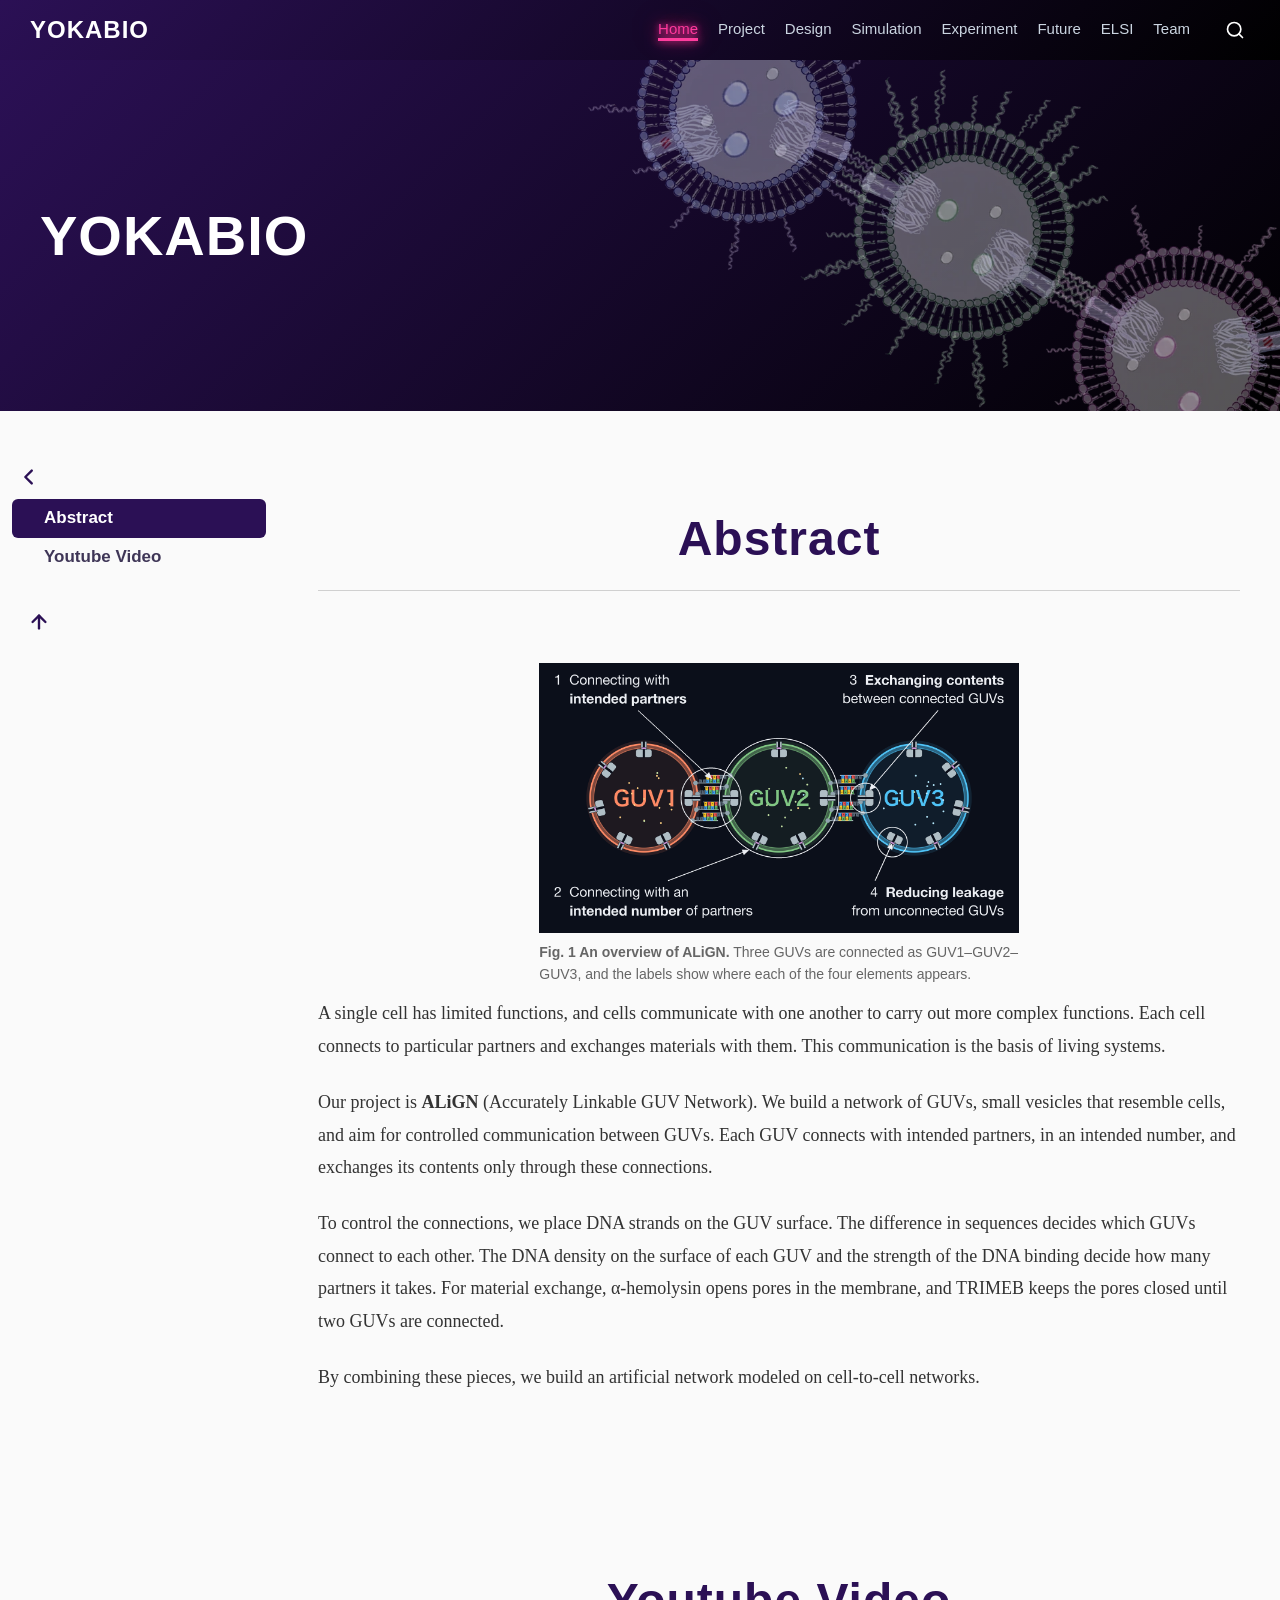
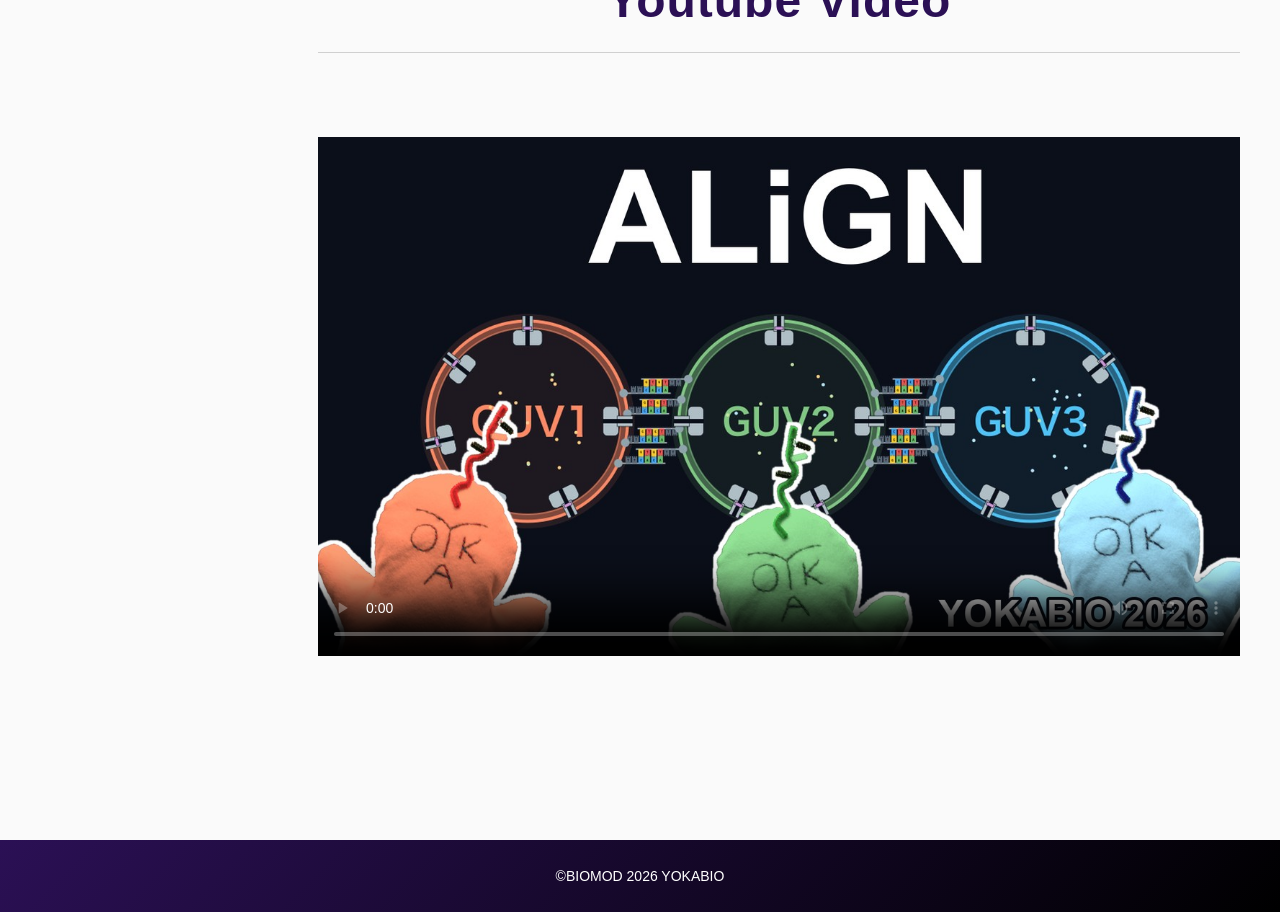
==== index.html @ 4a675b05 "上の帯の絵を、元の絵（うす色のGUVがつながった絵）に、もう一度戻した（全ページ） Co-Authored-By: Claude Sonnet 5.5 <noreply@anthropic.com>" ====
<!DOCTYPE html>
<html lang="en">
<head>
    <meta charset="UTF-8">
    <meta name="viewport" content="width=device-width, initial-scale=1.0">
    <title>YOKABIO</title>
    <link rel="stylesheet" href="style.css">
    <!-- 左の目次（項目別ジャンプ）：見出し（h2 / h3）から自動で作られるので、ページを書き換えると、目次も自動で変わる。この1行と、下の toc.js の1行で動く -->
    <link rel="stylesheet" href="toc.css">
</head>
<body>
    <header class="navbar">
        <div class="navbar-left">
            <a href="index.html" class="logo">YOKABIO</a>
        </div>

        <div class="navbar-right">
            <ul class="nav-links">
                <li><a href="index.html">Home</a></li>
                <li><a href="project.html">Project</a></li>
                <li><a href="design.html">Design</a></li>
                <li><a href="simulation.html">Simulation</a></li>
                <li><a href="experiment.html">Experiment</a></li>
                <li><a href="future.html">Future</a></li>
                <li><a href="elsi.html">ELSI</a></li>
                <li><a href="team.html">Team</a></li>
            </ul>

            <div class="search-icon-container">
                <button id="search-toggle-btn" class="search-btn">
                    <svg viewBox="0 0 24 24" width="20" height="20" stroke="currentColor" stroke-width="2" fill="none" stroke-linecap="round" stroke-linejoin="round">
                        <circle cx="11" cy="11" r="8"></circle>
                        <line x1="21" y1="21" x2="16.65" y2="16.65"></line>
                    </svg>
                </button>
            </div>
        </div>
    </header>

    <div id="search-overlay" class="search-overlay hidden">
        <div class="search-input-wrapper">
            <input type="text" id="search-input" placeholder="Search...">
        </div>
        <div id="search-results" class="search-results"></div>
    </div>

    <main class="content float-figs">
        <div class="page-hero-header page-hero-header--with-title page-hero-header--with-image">
            <h1>YOKABIO</h1>
            <!-- 帯の右側の飾りの絵（3つのGUVがつながった図）。位置・大きさは style.css の .page-hero-image -->
            <img class="page-hero-image" src="images/home-hero-guv-network.webp" alt="" aria-hidden="true">
        </div>
        <div class="content-section">
            <h2 class="section-title" id="abstract">Abstract</h2>
            <div class="content-space">
                <div class="section-text">
                    <figure class="fig-hero">
<img src="images/design-align-overview-v8.png" alt="Three connected GUVs (GUV1, GUV2, GUV3) with the four elements of ALiGN marked by circles and labels">
<figcaption><strong>Fig. 1 An overview of ALiGN.</strong> Three GUVs are connected as GUV1–GUV2–GUV3, and the labels show where each of the four elements appears.</figcaption>
</figure>

                            <p>
                        A single cell has limited functions, and cells communicate with one another to carry out more complex functions. Each cell connects to particular partners and exchanges materials with them. This communication is the basis of living systems.
                    </p>
                            <p>
                        Our project is <strong>ALiGN</strong> (Accurately Linkable GUV Network). We build a network of GUVs, small vesicles that resemble cells, and aim for controlled communication between GUVs. Each GUV connects with intended partners, in an intended number, and exchanges its contents only through these connections.
                    </p>
                            <p>
                        To control the connections, we place DNA strands on the GUV surface. The difference in sequences decides which GUVs connect to each other. The DNA density on the surface of each GUV and the strength of the DNA binding decide how many partners it takes. For material exchange, α-hemolysin opens pores in the membrane, and TRIMEB keeps the pores closed until two GUVs are connected.
                    </p>
                            <p>
                        By combining these pieces, we build an artificial network modeled on cell-to-cell networks.
                    </p>
                        

                </div>
            </div>
        </div>

        <div class="content-section">
            <h2 class="section-title">Youtube Video</h2>
            <div class="content-space">
                <div class="section-text">
                    <video src="videos/ALiGN_YOKABIO2026-v2.mp4" poster="images/home-youtube-thumbnail-v2.jpg" controls preload="metadata"></video>
                </div>
            </div>
        </div>
    </main>

    <footer class="site-footer">
        <p>&copy;BIOMOD 2026 YOKABIO</p>
    </footer>

    <script src="script.js"></script>
    <script src="toc.js"></script>
</body>
</html>
---- style.css ----
/* ベースリセット */
body {
    margin: 0;
    font-family: 'Helvetica Neue', Arial, sans-serif;
    background-color: #fafafa;
}

/* ナビゲーションバー */
.navbar {
    background: linear-gradient(135deg, #2b1055, #000000); /* 深い紫から黒へのグラデーション */
    color: white;
    display: flex;
    justify-content: space-between;
    align-items: center;
    padding: 0 30px;
    height: 60px;
    position: sticky;
    top: 0;
    z-index: 1000;
}

.logo {
    color: white;
    text-decoration: none;
    font-size: 24px;
    font-weight: bold;
    letter-spacing: 1px;
}

.navbar-right {
    display: flex;
    align-items: center;
    gap: 30px;
}

.nav-links {
    list-style: none;
    display: flex;
    gap: 20px;
    margin: 0;
    padding: 0;
}

.nav-links a {
    position: relative;
    display: inline-block;
    padding-bottom: 4px;
    color: #cbd5e1;
    text-decoration: none;
    font-size: 15px;
    text-shadow: 0 0 0 rgba(255, 20, 147, 0);
    transition: color 0.3s ease, text-shadow 0.3s ease;
}

.nav-links a:hover,
.nav-links a[aria-current="page"] {   /* いま開いているページも、同じく光らせたままにする */
    color: #ff3d9e;   /* 以前は #ff69b4。より濃く、はっきりしたピンクに */
    text-shadow: 0 0 6px rgba(255, 61, 158, 1), 0 0 16px rgba(255, 20, 147, 0.85), 0 0 28px rgba(255, 20, 147, 0.6);
}

/* ホバー時に左から右へ伸びるアンダーライン */
.nav-links a::after {
    content: '';
    position: absolute;
    left: 0;
    bottom: 0;
    width: 100%;
    height: 3px;   /* 以前は 2px。太くして、見えやすく */
    background-color: #ff3d9e;
    box-shadow: 0 0 8px rgba(255, 61, 158, 1), 0 0 18px rgba(255, 20, 147, 0.7);
    transform: scaleX(0);
    transform-origin: left;
    transition: transform 0.3s ease;
}

.nav-links a:hover::after,
.nav-links a[aria-current="page"]::after {
    transform: scaleX(1);
}

/* 検索ボタン */
.search-btn {
    background: none;
    border: none;
    color: white;
    cursor: pointer;
    padding: 5px;
    display: flex;
    align-items: center;
}

/* 検索オーバーレイ（ドロップダウン風） */
.search-overlay {
    background-color: #ffffff;
    box-shadow: 0 4px 6px rgba(0,0,0,0.1);
    position: fixed;
    top: 60px;
    left: 0;
    width: 100%;
    padding: 20px;
    box-sizing: border-box;
    z-index: 100;
    display: flex;
    flex-direction: column;
    align-items: center;
}

.search-overlay.hidden {
    display: none;
}

.search-input-wrapper {
    width: 100%;
    max-width: 600px;
}

#search-input {
    width: 100%;
    padding: 12px;
    font-size: 16px;
    border: 1px solid #d0d0d0;
    border-radius: 4px;
    box-sizing: border-box;
}

/* 検索結果リスト */
.search-results {
    width: 100%;
    max-width: 600px;
    margin-top: 15px;
    max-height: 400px;
    overflow-y: auto;
}

.search-result-item {
    display: block;
    background: #ffffff;
    padding: 12px;
    border-bottom: 1px solid #eeeeee;
    font-size: 14px;
    color: #333333;
    text-decoration: none;
}

.search-result-item:last-child {
    border-bottom: none;
}

a.search-result-item {
    cursor: pointer;
    transition: background-color 0.15s;
}

a.search-result-item:hover {
    background-color: #f5f5f5;
}

.search-result-page {
    display: inline-block;
    margin-right: 8px;
    padding: 2px 8px;
    border-radius: 3px;
    background-color: #2b1055;
    color: #fff;
    font-size: 11px;
    font-weight: bold;
    vertical-align: middle;
}

/* 蛍光ペン風のハイライト装飾 */
.highlight {
    background: linear-gradient(transparent 50%, #ffff66 50%);
    font-weight: bold;
    color: #000;
}

.content {
    padding: 40px;
}

/* 各ページ共通のタイトル用ヒーローヘッダー */
.page-hero-header {
    background: linear-gradient(135deg, #2b1055, #000000); /* 深い紫から黒へのグラデーション */
    margin: -40px -40px 40px -40px;
    padding: 175px 40px;
}

.page-hero-header h1 {
    margin: 0;
    color: #ffffff;
    font-weight: bold;
    font-size: 3.5rem;
    letter-spacing: 1px;
}

/* ヒーローヘッダーのテキストを中央揃えにする修飾クラス */
.page-hero-header--center {
    text-align: center;
}

/* 帯の中に見出し文字を残すページ用：project（空の帯）と帯の高さを揃えるため、
   その分だけ上下パディングを控えめにする修飾クラス */
.page-hero-header--with-title {
    padding-top: 143px;
    padding-bottom: 143px;
}

/* 帯の右側に、飾りの絵を置くページ用（Home・Project・Design・Simulation・Experiment・Future・ELSI・Team）。絵は、帯の中に、背景のように置く（文字・操作のじゃまをしない）。
   帯より大きく置いて、はみ出した部分は、帯のふちで切れる（上と右・下から、はみ出すように見せる）。
   大きさ：height（帯の高さに対する割合。100%より大きいと、はみ出す）／ 位置：top・right（マイナスにすると、外へずれる）／ 濃さ：opacity */
.page-hero-header--with-image {
    position: relative;
    overflow: hidden;
}

.page-hero-header--with-image h1 {
    position: relative;
    z-index: 1;
}

.page-hero-image {
    position: absolute;
    top: -24%;
    right: -4%;
    height: 150%;
    width: auto;
    opacity: 1;
    pointer-events: none;
    user-select: none;
    -webkit-user-select: none;
}

/* 見出し1つ分のまとまり。次のセクションとの間にたっぷり余白を取る */
.content-section {
    margin-bottom: 120px;
}

.content-section:last-child {
    margin-bottom: 60px;
}

/* 白いコンテンツエリアに並ぶ、中央揃えの見出し */
.section-title {
    margin: 60px 0 0;
    text-align: center;
    color: #2b1055;
    font-size: 3rem;
    font-weight: bold;
    letter-spacing: 1px;
}

/* 見出し下に添える、細く上品な区切り線 */
.section-title::after {
    content: '';
    display: block;
    width: min(1100px, 100%);
    height: 1px;
    margin: 24px auto 0;
    background-color: #d0d0d0;
}

/* 今後、自由に本文を書き込んでいくための空のプレースホルダーエリア */
.content-space {
    padding: 60px 0;
    min-height: 220px;
}

/* 本文テキストが横に広がりすぎないよう幅を制限し、読みやすく整える */
.section-text {
    max-width: 1100px;
    margin: 0 auto;
    color: #333333;
    font-size: 18px;
    line-height: 1.8;
    text-align: left;
}

.section-text p {
    margin: 0 0 24px;
}

/* 本文（段落・箇条書き）は、長文が読みやすい明朝体（セリフ体）にする。見出しは、そのままゴシック体 */
.section-text p,
.section-text li {
    font-family: "Times New Roman", Times, "Hiragino Mincho ProN", "Yu Mincho", "Noto Serif JP", serif;
}

/* 4 つの要素の一覧（Connection / Material exchange と 1〜4）：見出しと同じゴシック体にする。
   Connection・Material exchange と 1〜4 の項目名は太字、"(see …)" とリンクは、ふつうの太さ。補足（key-note）は本文の書体 */
.section-text p.key-list {
    font-family: 'Helvetica Neue', Arial, sans-serif;
    font-weight: 400;
}

/* 4 つの要素の一覧を、うすい紫の角丸の四角で囲み、目立たせる（主張は強くしない） */
.section-text .key-box {
    clear: both;
    margin: 22px 0;
    padding: 6px 30px;
    border-radius: 18px;
    background: rgba(106, 61, 181, 0.07);
    border: 1px solid rgba(106, 61, 181, 0.22);
}

/* 4 つの要素の一覧の太字（Connection / Material exchange と 1〜4 の項目名）は、ほかの見出しと同じ紫にする */
/* Project の "(see …)" は、項目の下の説明文（key-note）と同じ大きさ */
.section-text p.key-list .key-see {
    font-size: 1rem;
}

.section-text p.key-list strong {
    color: #2b1055;
}

/* 「Connection」「Material exchange」の前に、紫の黒丸（●）を付ける */
.section-text p.key-list > span:first-child::before {
    content: "";
    display: inline-block;
    width: 0.7em;
    height: 0.7em;
    border-radius: 50%;
    background: #2b1055;
    margin-right: 0.5em;
    vertical-align: baseline;
}

.section-text .key-box figure.fig-hero {
    margin: 14px auto 6px;
}

.section-text .key-box p.key-block {
    margin: 14px 0;
}

/* 太字は、見出し（Connection / Material exchange）と、項目の番号（1. 〜 4.）だけ。項目名は、ふつうの太さ */
.section-text p.key-list strong {
    font-weight: 700;
}

.section-text p.key-list .key-item {
    color: #2b1055;
    font-weight: 400;
}

.section-text p.key-list .key-note {
    font-family: "Times New Roman", Times, "Hiragino Mincho ProN", "Yu Mincho", "Noto Serif JP", serif;
}

.section-text p:last-child {
    margin-bottom: 0;
}

/* 大見出し（section-title）の中を、さらに細かく分ける小見出し */
.section-text .sub-title {
    margin: 56px 0 16px;
    color: #2b1055;
    font-size: 1.5rem;
    font-weight: bold;
    line-height: 1.4;
}

/* 大見出しの、すぐ下にくる小見出し・箇条書きは、上の余白をなくす（段落から始まるページと、同じ位置から文章が始まる） */
.section-text > .sub-title:first-child,
.section-text > ul:first-child,
.section-text > ol:first-child {
    margin-top: 0;
}

/* 後から文章を書き足すための、数行ぶんの空き。文章を書いたら、この class は外して（残して）も大丈夫 */
.section-text .text-blank {
    min-height: 120px;
}

/* 本文中の画像・動画：横にはみ出さず、縦横比を保って中央に表示する */
.section-text img,
.section-text video {
    display: block;
    max-width: 100%;
    height: auto;
    margin: 24px auto;
}

/* 画像・動画を横に並べる：中の画像・動画が、同じ幅で等分に並ぶ（2枚でも3枚でもよい） */
.section-text .media-row {
    display: flex;
    gap: 16px;
    margin: 24px 0;
    align-items: flex-start;
}

.section-text .media-row > * {
    flex: 1 1 0;
    min-width: 0;
}

.section-text .media-row img,
.section-text .media-row video {
    width: 100%;
    margin: 0;
}

/* 文章の横に、画像・動画を置く：画像（動画）が左、文章が右。
   media-text--reverse を足すと、画像（動画）が右、文章が左になる */
.section-text .media-text {
    display: grid;
    grid-template-columns: minmax(0, 1fr) minmax(0, 1fr);
    gap: 24px;
    align-items: center;
    margin: 24px 0;
}

.section-text .media-text img,
.section-text .media-text video {
    width: 100%;
    margin: 0;
}

.section-text .media-text--reverse > img,
.section-text .media-text--reverse > video {
    order: 2;
}

/* 説明文つきの画像（図）：<figure> の中に画像、<figcaption> に出典などの説明を書く */
.section-text figure {
    margin: 24px 0;
}

/* 図と文字の配置：画面が広いときは、図を右に寄せ（幅 36%）、文字を左に回り込ませる。
   小さい文字のある図や、パネルが並ぶ図には、class="fig-wide" を付けて、本文の幅いっぱいに置く。
   画面が狭いとき（スマホなど）は、縦に積む */
@media (min-width: 1000px) {
    .float-figs .section-text figure {
        float: right;
        width: 36%;
        margin: 6px 0 20px 32px;
    }

    .float-figs .section-text figure.fig-wide {
        float: none;
        clear: both;
        width: 78%;
        margin: 24px auto;
    }

    /* 4 つの要素の注釈つきの全体像など、文字の多い図は、少し大きめ（幅 50%）に右へ寄せる */
    .float-figs .section-text figure.fig-mid {
        width: 50%;
    }

    /* 先行研究の説明と図：左に文字、右に図を、横に並べる */
    .section-text .study-row {
        display: grid;
        grid-template-columns: minmax(0, 1fr) minmax(0, 1fr);
        gap: 32px;
        align-items: center;
        clear: both;
        margin: 8px 0 28px;
    }

    .float-figs .section-text .study-row figure {
        float: none;
        width: 100%;
        margin: 6px 0 0;
    }

    .section-text .study-row p {
        margin: 0 0 16px;
    }

    /* 縦長の図は、行の中で、幅を半分にして右に寄せる */
    .float-figs .section-text .study-row figure.fig-narrow {
        width: 60%;
    }

    /* 行の中で、さらに小さくする図 */
    .float-figs .section-text .study-row figure.fig-narrow.fig-xs {
        width: 80%;
    }

    /* 縦長の図は、さらに細くする */
    .float-figs .section-text figure.fig-narrow {
        width: 24%;
    }

    .section-text .sub-title,
    .section-text h4 {
        clear: both;
    }

    /* 4 つの要素の宣言や 1〜4 の項目は、図と対にせず、大きく目立たせる */
    .section-text .key-block {
        clear: both;
        font-size: 1.2em;
        line-height: 1.6;
        font-weight: 600;
        margin: 16px 0;
    }

    /* 大きな項目の中の、補足説明は、ふつうの大きさ・太さに戻す */
    .section-text .key-block .key-note {
        font-size: 1rem;
        font-weight: 400;
        line-height: 1.7;
    }

    /* 一覧の項目名の横にある補足（"(see …)" や ": リンク"）は、本文と同じ大きさ（一覧は 1.2 倍なので、1.2 で割る） */
    .section-text p.key-list .key-aside {
        font-size: calc(1em / 1.2);
    }

    /* 表面密度の図：上に斜面、下に 3 枚の画像と説明 */
    .float-figs .section-text figure.fig-full {
        float: none;
        clear: both;
        width: 100%;
        margin: 24px 0;
    }

    .fig-density .density-ramp {
        display: block;
        width: 100%;
        height: auto;
        margin-bottom: 8px;
    }

    .fig-density .density-row {
        display: grid;
        grid-template-columns: repeat(3, minmax(0, 1fr));
        gap: 24px;
    }

    .fig-density .density-cell img {
        display: block;
        width: 100%;
        margin: 0;
    }

    .fig-density .density-cell p {
        margin: 10px 0 0;
        font-size: 1.05em;
    }

    .content-space::after {
        content: '';
        display: block;
        clear: both;
    }

    /* 4 つの要素の注釈つき全体像：図を大きく見せ、説明は図の下に置く */
    .float-figs .section-text figure.fig-hero {
        float: none;
        clear: both;
        width: 52%;
        margin: 12px auto;
    }

    /* Project の全体像（1〜4 の図）は、さらに大きく */
    .float-figs .section-text figure.fig-hero.fig-hero-lg {
        width: 62%;
    }

    /* パネルが 4 枚並ぶ図：幅を少し絞る */
    .float-figs .section-text figure.fig-wide.fig-compact {
        width: 62%;
    }

    .float-figs .section-text figure.fig-compact .media-row {
        margin: 8px 0;
    }

    /* 小さめに、中央へ置く図（本文と一緒に見える大きさ） */
    .float-figs .section-text figure.fig-block.fig-small {
        width: 52%;
        margin: 20px auto;
    }

    /* 幅 58% で中央に置く図（図と、すぐ下の文章を、1 画面で一緒に見られる大きさ） */
    .float-figs .section-text figure.fig-w62 {
        float: none;
        clear: both;
        width: 58%;
        margin: 12px auto;
    }

    /* 図を、本文の中に、そのまま（右寄せにも横並びにもせず）置く */
    .float-figs .section-text figure.fig-block {
        float: none;
        clear: both;
        width: auto;
        margin: 24px 0;
    }
}

.section-text figure img,
.section-text figure video {
    margin: 0 auto;
}

.section-text figcaption {
    margin-top: 8px;
    color: #666666;
    font-size: 14px;
    line-height: 1.6;
    text-align: left;
}

/* 幅広：文章の幅より広く、最大1280pxで表示する（グラフなど、小さい文字がある画像向け）。
   <img> に付けても、<figure> に付けてもよい。画面が狭いときは、画面の幅に収まる */
.section-text .media-wide {
    position: relative;
    left: 50%;
    width: min(1280px, calc(100vw - 40px));
    max-width: none;
    margin: 24px 0;
    transform: translateX(-50%);
}

.section-text figure.media-wide img {
    width: 100%;
}

/* 画面が狭いとき（スマホなど）は、横並びをやめて、縦に積む */
@media (max-width: 600px) {
    .section-text .media-row {
        flex-direction: column;
    }

    .section-text .media-text {
        grid-template-columns: minmax(0, 1fr);
    }

    .section-text .media-text--reverse > img,
    .section-text .media-text--reverse > video {
        order: 0;
    }
}

/* Teamページ：メンバーの写真を、横に4人まで並べる。5人目からは次の行に続く */
.member-grid {
    display: grid;
    grid-template-columns: repeat(4, minmax(0, 1fr));
    gap: 56px 80px;
    max-width: 1180px;
    margin: 0 auto;
}

/* 写真どうしをつなぐDNA。写真より奥（下）に描く。JSが <main> の先頭に入れる */
.content {
    position: relative;
}

.dna-links {
    position: absolute;
    left: 0;
    top: 0;
    width: 100%;
    height: 100%;
    overflow: hidden;
    pointer-events: none;
    z-index: 1;
}

/* 写真をドラッグして動かせる。動かしている間は少し浮かせ、影をつける */
.member {
    position: relative;
    z-index: 2;
    /* 当たり判定は、中の「円の画像」と「名前・役割の文字」だけにする。
       四角い枠の角や、円の外にあるDNAの上では、写真ではなくDNAが反応する */
    pointer-events: none;
    cursor: grab;
    user-select: none;
    -webkit-user-select: none;
    -webkit-touch-callout: none;
    touch-action: pan-y;
}

/* ホバー：カーソルを重ねると、影がわずかに強くなって、浮いて見える（動きは、JSがバネで行う） */
.member img {
    cursor: grab;
    transition: box-shadow 0.3s ease, filter 0.6s ease;
}

/* 3枚の写真が、DNAでつながったら（ALiGN）、その3枚のまわりが、ほんのり光る。
   光は、drop-shadow（filter）で付ける。ホバー・ドラッグの影（box-shadow）とは、別のプロパティなので、ぶつからない。
   色は、サイトの紫（#8650bd）と、DNAの青（#69AFF2）。強さは、rgba の最後の数字（0.8 と 0.6）。--align-glow は、JSが、DNAが外れるときに、1 → 0 にする */
.member.is-aligned img {
    filter: drop-shadow(0 0 8px rgba(var(--glow-a, 134, 80, 189), calc(0.8 * var(--align-glow, 1)))) drop-shadow(0 0 20px rgba(var(--glow-b, 105, 175, 242), calc(0.6 * var(--align-glow, 1))));
}

/* 3枚がつながったあとの色（「GUV1・GUV2・GUV3」の図と同じ配色）。JSが、写真に data-guv-color をつける。
   真ん中 = 黄緑（green）、左 = オレンジ（orange）、右 = 青（blue）。膜の絵は、script.js の GUV_COLORS で作った --guv-ring-色。
   --glow-a / --glow-b = まわりの光の色（内側・外側。R, G, B の数字）。script.js の GUV_COLORS の head と、そろえる */
.member.is-aligned[data-guv-color="orange"] {
    --glow-a: 255, 138, 91;
    --glow-b: 255, 180, 130;
}

.member.is-aligned[data-guv-color="green"] {
    --glow-a: 119, 196, 110;
    --glow-b: 176, 224, 130;
}

.member.is-aligned[data-guv-color="blue"] {
    --glow-a: 69, 183, 245;
    --glow-b: 120, 208, 255;
}

/* 名前と役職の色も、写真の色に対応した色に変わる（読みやすいよう、白い背景の上で、見える濃さにしてある）。変わるときは、ゆっくり */
.member-name,
.member-role {
    transition: color 0.5s ease;
}

.member.is-aligned[data-guv-color="orange"] .member-name { color: #ee6a3a; }
.member.is-aligned[data-guv-color="orange"] .member-role { color: #f59a72; }
.member.is-aligned[data-guv-color="green"] .member-name { color: #4a9e58; }
.member.is-aligned[data-guv-color="green"] .member-role { color: #78c183; }
.member.is-aligned[data-guv-color="blue"] .member-name { color: #2f86d0; }
.member.is-aligned[data-guv-color="blue"] .member-role { color: #66aee6; }

.has-guv-ring .member.is-aligned[data-guv-color="orange"] img {
    background-image: var(--guv-ring-orange);
}

.has-guv-ring .member.is-aligned[data-guv-color="green"] img {
    background-image: var(--guv-ring-green);
}

.has-guv-ring .member.is-aligned[data-guv-color="blue"] img {
    background-image: var(--guv-ring-blue);
}

/* 写真の下に、やわらかい影。少し浮き上がったように見える。ホバー中の写真は、となりの写真より手前に */
.member.is-hover {
    z-index: 6;
}

.member.is-hover img {
    box-shadow: 0 16px 28px rgba(43, 16, 85, 0.30);
}

.member.is-dragging,
.member.is-dragging img {
    cursor: grabbing;
}

.member.is-dragging img {
    box-shadow: 0 18px 36px rgba(43, 16, 85, 0.35);
}

/* 「Reset layout」で元の位置に戻るときの動き */
.member.is-returning {
    transition: transform 0.7s cubic-bezier(0.2, 0.8, 0.2, 1);
}

.member img,
.member-name,
.member-role {
    pointer-events: auto;
}

.member img {
    -webkit-user-drag: none;
    display: block;
    width: 100%;
    aspect-ratio: 1 / 1;
    object-fit: cover;
    border-radius: 50%;
}

/* 写真のまわりの、脂質二重膜（GUVのように）。script.js の initGuvRing が、膜の絵を --guv-ring に入れて、<main> に has-guv-ring をつける。
   膜は、写真と同じ要素（img）の背景。padding の部分に、膜が見える。padding は、膜の厚さ（script.js の GUV_RING.band と同じ 7%）。
   box-sizing: border-box なので、写真＋膜の外側の大きさは、これまでの写真と同じ（当たり判定・DNAの位置も、変わらない） */
.has-guv-ring .member img {
    box-sizing: border-box;
    padding: 7%;
    background: var(--guv-ring) center / 100% 100% no-repeat;
}

.member-name {
    margin: 16px 0 0;
    color: #2b1055;
    font-size: 18px;
    font-weight: bold;
    text-transform: uppercase;
    text-align: center;
}

.member-role {
    margin: 4px 0 0;
    color: #777777;
    font-size: 14px;
    text-align: center;
}

/* Teamページ：使い方の一言と、写真を元の並びに戻すボタン */
.team-hint {
    margin: 0;
    color: #777777;
    font-size: 14px;
    text-align: center;
}

.reset-layout-btn {
    position: fixed;
    right: 20px;
    bottom: 20px;
    z-index: 900;
    width: 88px;
    padding: 0;
    border: none;
    background: none;
    cursor: pointer;
}

.reset-layout-btn img {
    display: block;
    width: 100%;
    height: auto;
    filter: drop-shadow(0 6px 10px rgba(43, 16, 85, 0.35));
    pointer-events: none;
    transform-origin: 50% 85%;
    transition: transform 0.2s ease;
}

/* マスコットにカーソルを重ねたときの、雲型のふきだし「Tap to reset」（写真を元の位置に戻して、DNAを外す、という意味）（見た目だけ。クリックの動きは変えない）。
   ふきだしはマスコットの左上。しっぽの先が、マスコットの顔の方を向く。クリックや重なりの判定には、加わらない */
.reset-bubble {
    position: absolute;
    right: calc(100% - 12px);
    bottom: calc(100% - 26px);
    width: 148px;
    height: 66px;
    opacity: 0;
    transform: scale(0.9);
    transform-origin: 94% 92%;   /* しっぽの先を中心に、ふくらむ */
    transition: opacity 0.2s ease, transform 0.2s ease;
    pointer-events: none;
    z-index: 1;
}

.reset-bubble svg {
    display: block;
    width: 100%;
    height: 100%;
    overflow: visible;
    filter: drop-shadow(0 3px 5px rgba(43, 16, 85, 0.18));
}

.reset-bubble path {
    fill: #ffffff;
    stroke: #47226d;
    stroke-width: 1.6;
    stroke-linejoin: round;
}

/* 文字：Baloo 2（team.html で読み込む）。読み込めないときは、丸みのある代わりのフォント */
.reset-bubble-text {
    position: absolute;
    left: 14%;
    right: 13%;
    top: 22%;
    height: 40%;
    display: flex;
    align-items: center;
    justify-content: center;
    font-family: "Baloo 2", "Nunito", "Arial Rounded MT Bold", "Hiragino Maru Gothic ProN", "Yu Gothic UI", "Meiryo", sans-serif;
    font-size: 15.5px;
    font-weight: 700;
    line-height: 1;
    letter-spacing: 0.01em;
    color: #47226d;
    white-space: nowrap;
}

/* カーソルを持つ端末（パソコンなど）だけ。スマホ・タブレットでは、ホバーに頼らず、タップでそのまま並び直す */
@media (hover: hover) and (pointer: fine) {
    .reset-layout-btn:hover img {
        transform: scale(1.05);   /* 約5%拡大 */
    }

    .reset-layout-btn:hover .reset-bubble {
        opacity: 1;
        transform: scale(1);
        animation: bubble-pop 0.25s ease-out;
    }
}

/* DNAが、初めてつながったとき、JSが is-hint をつけて、同じふきだしを、自動で出す（文字は「Pull the DNA!」）。タッチ操作の端末でも、出る */
.reset-layout-btn.is-hint .reset-bubble,
.reset-layout-btn:focus-visible .reset-bubble {
    opacity: 1;
    transform: scale(1);
    animation: bubble-pop 0.25s ease-out;
}

/* 現れるとき：少しだけ大きくなってから、ぷるんと落ち着く（控えめ） */
@keyframes bubble-pop {
    0%   { opacity: 0; transform: scale(0.88) translateY(4px); }
    60%  { opacity: 1; transform: scale(1.05) translateY(0); }
    100% { opacity: 1; transform: scale(1) translateY(0); }
}

@media (prefers-reduced-motion: reduce) {
    .reset-layout-btn:hover .reset-bubble,
    .reset-layout-btn.is-hint .reset-bubble,
    .reset-layout-btn:focus-visible .reset-bubble {
        animation: none;
    }
}

.reset-layout-btn:active img {
    transform: scale(0.92);
}

@media (max-width: 700px) {
    .reset-layout-btn {
        width: 68px;
        right: 12px;
        bottom: 12px;
    }
}

/* 全ページ共通のフッター */
.site-footer {
    background: linear-gradient(135deg, #2b1055, #000000); /* 深い紫から黒へのグラデーション */
    color: #ffffff;
    text-align: center;
    padding: 14px 20px;
    font-size: 14px;
}

/* マウスに追従するDNA二重螺旋エフェクト用の、画面全体を覆う透明なcanvas */
.dna-cursor-canvas {
    position: fixed;
    inset: 0;
    width: 100%;
    height: 100%;
    pointer-events: none;
    z-index: 2147483647;
}

/* スマホなど、画面が狭いとき：メニューを2段にして、余白と文字を小さめにする */
@media (max-width: 700px) {
    .navbar {
        height: auto;
        flex-wrap: wrap;
        padding: 0 16px 6px;
    }

    /* 右側のまとまりをほどいて、ロゴ・検索・メニューを同じ並びで扱う */
    .navbar-right {
        display: contents;
    }

    .navbar-left {
        order: 1;
        height: 48px;
        display: flex;
        align-items: center;
    }

    .search-icon-container {
        order: 2;
        height: 48px;
        display: flex;
        align-items: center;
    }

    .nav-links {
        order: 3;
        width: 100%;
        flex-wrap: wrap;
        justify-content: center;
        gap: 4px 10px;
    }

    .nav-links a {
        font-size: 12px;
    }

    /* 2段になったメニューの高さに合わせて、検索欄の位置を下げる */
    .search-overlay {
        top: 102px;
    }

    .content {
        padding: 20px;
    }

    .page-hero-header {
        margin: -20px -20px 20px -20px;
        padding: 90px 20px;
    }

    .page-hero-header--with-title {
        padding-top: 80px;
        padding-bottom: 80px;
    }

    .page-hero-header h1 {
        font-size: 2.5rem;
    }

    /* 狭い画面：絵は、文字の後ろに、うすく（文字が、読みにくくならないように） */
    .page-hero-image {
        top: -18%;
        right: -14%;
        height: 130%;
        opacity: 0.5;
    }

    .section-title {
        font-size: 2rem;
    }

    .content-section {
        margin-bottom: 70px;
    }

    .section-text {
        font-size: 16px;
    }
}

/* スマホなど：メンバーの写真は、横に2人ずつ */
@media (max-width: 700px) {
    .member-grid {
        grid-template-columns: repeat(2, minmax(0, 1fr));
        gap: 40px 48px;
    }

    .member-name {
        font-size: 15px;
    }
}

/* ---- 操作チュートリアル（偽物のカーソル）。見た目だけ。クリックなどの判定には、加わらない ---- */
.tutorial-cursor {
    position: absolute;
    left: 0;
    top: 0;
    width: 28px;
    height: 28px;
    z-index: 9;
    opacity: 0;
    pointer-events: none;
    will-change: transform, opacity;
}

.tutorial-cursor svg {
    display: block;
    transform-origin: 6px 3.5px;
    transition: transform 0.12s ease;
    filter: drop-shadow(0 2px 3px rgba(43, 16, 85, 0.35));
}

.tutorial-cursor.is-press svg {
    transform: scale(0.86);
}

/* クリックの波紋（矢印の先に、小さく） */
.tutorial-ring {
    position: absolute;
    left: 5.8px;
    top: 3.5px;
    width: 30px;
    height: 30px;
    margin: -15px 0 0 -15px;
    border: 2px solid rgba(134, 80, 189, 0.7);
    border-radius: 50%;
    opacity: 0;
    pointer-events: none;
}

.tutorial-cursor.is-click .tutorial-ring {
    animation: tutorial-ring 0.45s ease-out;
}

@keyframes tutorial-ring {
    from { transform: scale(0.3); opacity: 0.9; }
    to { transform: scale(1.15); opacity: 0; }
}

/* 写真をつかんだように見せる影（実演のとき、写真は動かさない） */
.member.tut-lift img {
    box-shadow: 0 16px 28px rgba(43, 16, 85, 0.30);
}

/* ---- YOKABIOくんの機嫌（整列ボタンを短時間に何度も押すと、だんだん怒る）----
   5枚の画像は、同じ大きさのキャンバス（キャラクターの位置・大きさがそろえてある）。
   ボタンの枠（クリックできる範囲）は、これまでと同じ。雲や怒りマークは、枠の外にはみ出して見える（クリック判定には入らない）。
   重ねて置いて、表示する1枚だけ不透明にする：切り替えで、ちらつかない・レイアウトが動かない */
.mascot-faces {
    position: relative;
    display: block;
    width: 100%;
    aspect-ratio: 298 / 400;
}

.reset-layout-btn .mascot-face {
    position: absolute;
    left: -18.626%;
    top: -0.642%;
    width: 130.667%;
    height: auto;
    opacity: 0;
    transform-origin: 52.6% 84.7%;
}

.reset-layout-btn .mascot-face.is-on {
    opacity: 1;
}

/* 切り替わった瞬間：ぷるっ（約1.08倍 → 0.2秒で元の大きさ）。怒りが強いほど、左右に少し震える。
   拡大は scale、震えは translate（別々のプロパティ）なので、重ねて動かせる。ホバーの拡大（画像側の transform）とも、ぶつからない */
.mascot-faces.is-pop {
    animation: mascot-pop 0.2s ease-out;
}

.mascot-faces.is-shake-2 { animation: mascot-pop 0.2s ease-out, mascot-shake-2 0.22s linear; }
.mascot-faces.is-shake-3 { animation: mascot-pop 0.2s ease-out, mascot-shake-3 0.28s linear; }
.mascot-faces.is-shake-4 { animation: mascot-pop 0.2s ease-out, mascot-shake-4 0.34s linear; }
.mascot-faces.is-shake-5 { animation: mascot-pop 0.2s ease-out, mascot-shake-5 0.5s linear; }   /* 細かく、短時間だけ */

@keyframes mascot-pop {
    from { scale: 1.08; }
    to { scale: 1; }
}

@keyframes mascot-shake-2 {
    0%, 100% { translate: 0 0; }
    25% { translate: -1px 0; }
    75% { translate: 1px 0; }
}

@keyframes mascot-shake-3 {
    0%, 100% { translate: 0 0; }
    20% { translate: -2px 0; }
    40% { translate: 2px 0; }
    60% { translate: -2px 0; }
    80% { translate: 2px 0; }
}

@keyframes mascot-shake-4 {
    0%, 100% { translate: 0 0; }
    15% { translate: -3px 0; }
    30% { translate: 3px 0; }
    45% { translate: -3px 0; }
    60% { translate: 3px 0; }
    80% { translate: -1.5px 0; }
}

@keyframes mascot-shake-5 {
    0%, 100% { translate: 0 0; }
    8% { translate: -3.5px 0; }
    16% { translate: 3.5px 0; }
    24% { translate: -3.5px 0; }
    32% { translate: 3.5px 0; }
    40% { translate: -3.5px 0; }
    48% { translate: 3.5px 0; }
    56% { translate: -3px 0; }
    64% { translate: 3px 0; }
    76% { translate: -2px 0; }
    88% { translate: 1px 0; }
}

/* 動きを減らす設定のとき：震えは省く（ぷるっ、だけ） */
@media (prefers-reduced-motion: reduce) {
    .mascot-faces.is-shake-2,
    .mascot-faces.is-shake-3,
    .mascot-faces.is-shake-4,
    .mascot-faces.is-shake-5 {
        animation: mascot-pop 0.2s ease-out;
    }
}

/* 写真がぶつかったときの、YOKABIOくんの揺れ（見た目だけ。ボタンの位置・クリックできる範囲は、動かさない）。
   画像だけに、個別プロパティ scale / rotate を使う（ホバーの拡大は transform、怒りの「ぷるっ」は、外側のラッパー。おたがいに、ぶつからない） */
.reset-layout-btn.is-bump-1 .mascot-face.is-on {
    animation: mascot-bump-1 0.25s ease-out;
}

.reset-layout-btn.is-bump-2 .mascot-face.is-on {
    animation: mascot-bump-2 0.33s ease-out;
}

@keyframes mascot-bump-1 {
    0% { scale: 1 1; rotate: 0deg; }
    25% { scale: 1.05 0.95; rotate: -2.5deg; }
    60% { scale: 0.985 1.015; rotate: 1.5deg; }
    100% { scale: 1 1; rotate: 0deg; }
}

@keyframes mascot-bump-2 {
    0% { scale: 1 1; rotate: 0deg; }
    22% { scale: 1.11 0.89; rotate: -6deg; }
    50% { scale: 0.96 1.04; rotate: 4deg; }
    78% { scale: 1.02 0.98; rotate: -1.5deg; }
    100% { scale: 1 1; rotate: 0deg; }
}

@media (prefers-reduced-motion: reduce) {
    .reset-layout-btn.is-bump-1 .mascot-face.is-on,
    .reset-layout-btn.is-bump-2 .mascot-face.is-on {
        animation: none;
    }
}


/* 左下の「Contents」ボタンと同じ、紫の丸いボタン形のリンク */
.section-text a.pill-link {
    display: inline-block;
    padding: 11px 16px;
    border-radius: 999px;
    background: #2b1055;
    color: #ffffff;
    font-family: 'Helvetica Neue', Arial, sans-serif;
    font-size: 14px;
    font-weight: 700;
    text-decoration: none;
    box-shadow: 0 6px 16px rgba(43, 16, 85, 0.35);
}

.section-text a.pill-link:hover,
.section-text a.pill-link:focus-visible {
    background: #4a2a85;
    color: #ffffff;
}

/* 画面の右下に、ずっと表示しておく紫のボタン（Experimental Details の「Back to Experiment」）。
   位置：right・bottom（画面のふちからの距離）。狭い画面では、左下の「Contents」ボタンと同じ高さに並ぶ（toc.css の .toc-toggle） */
.section-text a.pill-link.pill-link--float {
    position: fixed;
    right: 28px;
    bottom: 28px;
    z-index: 1100;
}

@media (max-width: 999px) {   /* 左の「Contents」ボタンが出る幅（toc.css）と同じ */
    .section-text a.pill-link.pill-link--float {
        right: 14px;
        bottom: 16px;
    }
}

/* 3枚の写真が、DNAでつながると、3枚の上に出る「ALiGN」の文字（script.js の updateAlignBadges が、位置・大きさ・濃さを決める）。
   写真の上・YOKABIOくんの下。操作は、じゃましない。
   文字は、同じ「ALiGN」を、3枚重ねて作る（.align-badge-layer）。1枚ずつ、色と、枠の色が違い、自分の担当の幅（横の範囲）だけを切り出して見せる：
       オレンジのレイヤー … A と L の左半分     文字 = オレンジ   枠 = うすい赤
       緑のレイヤー   … L の右半分・i・G の左半分   文字 = 緑         枠 = うすい緑
       青のレイヤー   … G の右半分・N       文字 = 青         枠 = うすい青
       （3枚の写真の並びと同じ：左の写真 = オレンジ、真ん中の写真 = 緑、右の写真 = 青）
   境目（--s1 = L の真ん中、--s2 = G の真ん中）は、script.js が、文字を測って決める。文字の色は、3枚の写真の色（GUV_COLORS）と、同じ */
.align-badge {
    position: absolute;
    z-index: 800;
    translate: -50% -50%;   /* 文字の中心を、left / top の位置に置く。個別プロパティ translate は、scale（小さくなる動き・出るときの弾み）より、外側に掛かるので、小さくなっても、中心が動かない */
    pointer-events: none;
    user-select: none;
    -webkit-user-select: none;
    display: grid;   /* 3枚のレイヤーを、同じ場所に、ぴったり重ねる */
    font-family: "Baloo 2", "Nunito", "Arial Rounded MT Bold", "Hiragino Maru Gothic ProN", "Yu Gothic UI", "Meiryo", sans-serif;
    font-weight: 700;
    line-height: 1;
    letter-spacing: 0.02em;
    white-space: nowrap;
    color: #2b1055;   /* レイヤーが無いとき（寸法を測る見えない文字）の色。ふだんは、使わない */
    filter: drop-shadow(0 0.04em 0.12em rgba(43, 16, 85, 0.35));   /* 写真から、少し浮かせる、やわらかい影（3枚のレイヤー全体に、1回だけ） */
    transition: opacity 0.25s ease;
    animation: align-pop 0.55s cubic-bezier(0.2, 1.5, 0.4, 1);   /* 出るとき：ぽんっと、少し大きく弾んで、落ち着く（個別プロパティ scale / rotate を使うので、位置の transform とは、ぶつからない） */
}

.align-badge-layer {
    grid-area: 1 / 1;
    /* 枠（ふち取り）：文字の形に沿って、まわりに付ける。二重の枠にして、平らに見えないようにする。
         内側 = 文字に接する、細い線（0.006em）。文字より少し濃い色（--ol-in）
         外側 = そのまわりの、うすい線（0.016em）。うすい色（--ol）
       文字の影（text-shadow）を、ぐるっと一周ぶん、重ねて作る（軽い方法。先に書いたものが、手前に出る）。
       太さは、em の数字（大きいほど、太い）。色は、レイヤーごと */
    text-shadow:
        0.0060em 0.0000em 0 var(--ol-in), 0.0042em 0.0042em 0 var(--ol-in), 0.0000em 0.0060em 0 var(--ol-in), -0.0042em 0.0042em 0 var(--ol-in),
        -0.0060em 0.0000em 0 var(--ol-in), -0.0042em -0.0042em 0 var(--ol-in), -0.0000em -0.0060em 0 var(--ol-in), 0.0042em -0.0042em 0 var(--ol-in),
        0.0160em 0.0000em 0 var(--ol), 0.0139em 0.0080em 0 var(--ol), 0.0080em 0.0139em 0 var(--ol), 0.0000em 0.0160em 0 var(--ol),
        -0.0080em 0.0139em 0 var(--ol), -0.0139em 0.0080em 0 var(--ol), -0.0160em 0.0000em 0 var(--ol), -0.0139em -0.0080em 0 var(--ol),
        -0.0080em -0.0139em 0 var(--ol), -0.0000em -0.0160em 0 var(--ol), 0.0080em -0.0139em 0 var(--ol), 0.0139em -0.0080em 0 var(--ol);
}

/* clip-path：自分の担当の幅だけを見せる（上下と、両はしの外側は、枠がはみ出すぶん、広めにとる）。境目は、すきまが見えないよう、0.3%だけ、重ねる */
.align-badge-layer--green {
    color: #77c46e;      /* 緑 */
    --ol: #96d38d;       /* 外側の枠：うすい緑 */
    --ol-in: #5cac5f;    /* 内側の枠：文字より、少し濃い緑 */
    clip-path: inset(-0.2em calc(100% - var(--s2, 66%)) -0.2em calc(var(--s1, 38%) - 0.3%));   /* 真ん中の担当：L の右半分・i・G の左半分 */
}

.align-badge-layer--orange {
    color: #ff8a5b;      /* オレンジ */
    --ol: #ffa085;       /* 外側の枠：うすい赤（コーラル） */
    --ol-in: #f27455;    /* 内側の枠：文字より、少し濃いオレンジ */
    clip-path: inset(-0.2em calc(100% - var(--s1, 38%)) -0.2em -0.2em);   /* 左の担当：A と L の左半分 */
}

.align-badge-layer--blue {
    color: #45b7f5;      /* 青 */
    --ol: #86c3f4;       /* 外側の枠：うすい青 */
    --ol-in: #3a9ede;    /* 内側の枠：文字より、少し濃い青 */
    clip-path: inset(-0.2em -0.2em -0.2em calc(var(--s2, 66%) - 0.3%));
}

/* 文字の寸法を測るための、見えない文字（script.js の measureBadgeMetrics）。動かさない・見せない */
.align-badge-probe {
    left: -9999px;
    top: 0;
    visibility: hidden;
    animation: none;
    translate: none;
}

@keyframes align-pop {
    0% { scale: 0.55; rotate: -5deg; }
    100% { scale: 1; rotate: 0deg; }
}

@media (prefers-reduced-motion: reduce) {
    .align-badge {
        animation: none;
        transition: none;
    }
}


/* Simulation ページの、ページ内ショートカットのボタン（Explore the simulation / View results）：「Contents」ボタンと同じ紫。
   simulation.html の中の色指定より優先されるように、body を付けている（ページを書き換えられても、紫のまま） */
body .result-summary-links a {
    background: #2b1055;
}

body .result-summary-links a:hover,
body .result-summary-links a:focus-visible {
    background: #4a2a85;
}

/* 実験の詳細ページ（experiment-solutions.html）：1 つの実験を、1 つの囲み（うすい紫の四角）で囲む。2025 年のページのように、どこからどこまでが 1 つの実験か、一目で分かるようにする */
.content-section.exp-box {
    max-width: 1180px;
    margin: 0 auto 36px;
    padding: 12px 36px 28px;
    background: #f3effa;
    border: 2px solid #cfc2e8;
    border-radius: 18px;
    box-sizing: border-box;
}

.content-section.exp-box:first-of-type {
    margin-top: 28px;
}

.content-section.exp-box .section-title {
    margin-top: 16px;
    font-size: 2.2rem;
}

@media (max-width: 600px) {
    .content-section.exp-box {
        padding: 8px 18px 20px;
        margin-left: 4px;
        margin-right: 4px;
    }
}


/* 実験ページ：1 つの実験の、Method（左）と Results（右）を、同じ高さの見出しから、左右に並べる。図は Results の列（右）に入る */
@media (min-width: 1000px) {
    .float-figs .section-text .mr-row {
        display: grid;
        grid-template-columns: minmax(0, 1fr) minmax(0, 1fr);
        gap: 40px;
        align-items: start;
        clear: both;
        margin: 8px 0 28px;
    }

    .float-figs .section-text .mr-col > h3.sub-title {
        margin-top: 0;
    }

    .float-figs .section-text .mr-col figure,
    .float-figs .section-text .mr-col figure.fig-narrow {
        float: none;
        width: 100%;
        margin: 12px 0 16px;
    }

    .float-figs .section-text .mr-col figure.fig-narrow {
        width: 70%;
    }
}


/* Project の Solution：要素 2 の図（左：多数の弱い結合、右：結合部品の表面密度）と、その下に、左右に分けた説明 */
.float-figs .section-text .el2-block {
    clear: both;
    width: 62%;
    margin: 12px auto 20px;
}

.float-figs .section-text .el2-block figure.fig-block {
    width: 100%;
    margin: 0 0 8px;
}

.float-figs .section-text .el2-cols {
    display: grid;
    grid-template-columns: minmax(0, 1fr) minmax(0, 1fr);
    gap: 28px;
}

.float-figs .section-text .el2-cols p {
    margin: 0;
    font-size: 0.95em;
}

@media (max-width: 999px) {
    .float-figs .section-text .el2-block { width: 100%; }
    .float-figs .section-text .el2-cols { grid-template-columns: minmax(0, 1fr); gap: 12px; }
}
---- toc.css ----
/* ページ左の目次（サイドバー）のデザイン。toc.js が、目次を作る。
   使いかた：style.css のあとに読み込む（<link rel="stylesheet" href="toc.css">）。色は、サイトの紫に合わせてある */

html {
    scroll-behavior: smooth;   /* 目次を押したとき、なめらかに動く */
}

/* 移動したとき、上のメニューバーの下に、見出しが隠れないようにする */
.content h1[id],
.content h2[id],
.content h3[id] {
    scroll-margin-top: 90px;
}

/* ---- 目次から飛んだ先の見出し：背景が、黄色っぽく光って、消える ----
   toc.js が、移動が止まったときに、見出しに toc-flash をつける（2.4秒で消える）。枠や影は、つけない（背景の色だけ）。
   背景の色は、0%の行の rgba(255, 214, 64, 0.5) の、最後の数字（0.5）が濃さ。大きいほど、濃く光る。文字の色は、color の行 */
.content .toc-flash {
    border-radius: 6px;
    animation: toc-flash 2.4s ease-out;
}

.content .toc-flashed {
    animation: none;
}

/* 背景は、黄色っぽく光って消える。文字は、文字そのものの色が、濃いオレンジ色（サイトの jump-link と同じ色）になって、しばらく（0%〜55%）そのまま、そのあと、元の色に戻る。
   文字のまわりの、ぼかし（text-shadow）は、つけない（文字の上に、薄いオレンジが乗っているように見えるため）。
   100%の行に、color を書かないと、元の色に戻る。55%の数字を大きくすると、オレンジが、長く続く */
@keyframes toc-flash {
    0% {
        background-color: rgba(255, 214, 64, 0.5);
        color: #b85408;
    }
    55% {
        background-color: rgba(255, 214, 64, 0.35);
        color: #b85408;
    }
    100% {
        background-color: rgba(255, 214, 64, 0);
    }
}

/* ---- 左に目次、右に本文 ---- */
.toc-layout {
    display: grid;
    grid-template-columns: 230px minmax(0, 1fr);
    gap: 48px;
    align-items: start;
    max-width: 1320px;
    margin: 0 auto;
}

.toc-main {
    min-width: 0;   /* 中の動画・図が広くても、横にはみ出さない */
}

/* 「画面いっぱいに広げる」図（.media-wide）は、画面の中央を基準に広がるため、目次があると、右にはみ出す。本文の列の幅に、収める */
.toc-main .section-text .media-wide {
    left: 0;
    width: 100%;
    transform: none;
}

/* スクロールしても、目次は左についてくる */
.toc-side {
    position: sticky;
    top: 84px;
    max-height: calc(100vh - 104px);
    overflow-y: auto;
    padding: 6px 4px 20px 0;
    scrollbar-width: thin;
}

.toc ul {
    list-style: none;
    margin: 0;
    padding: 0;
}

.toc a {
    display: block;
    padding: 8px 14px;
    border-radius: 6px;
    color: #6f6a7c;
    font-size: 15px;
    line-height: 1.35;
    text-decoration: none;
    transition: background-color 0.15s ease, color 0.15s ease;
}

/* 大きな項目（ページのタイトル・大見出し）：太字にして、少し大きく。左は、折りたたみの「›」のための、あき */
.toc .toc-l1 > .toc-row > a {
    padding-left: 32px;
    color: #3f3657;           /* 太字の項目は、小さな項目（#6f6a7c）より、濃い色に */
    font-size: 17px;
    font-weight: 700;
}

.toc .toc-l2 a {
    padding-left: 46px;
    font-size: 13.5px;
}

.toc a:hover {
    background: #f0eaf8;
    color: #2b1055;
}

/* いま読んでいる項目：サイトの紫で、塗りつぶす */
.toc a.is-active,
.toc .toc-l1 > .toc-row > a.is-active {
    background: #2b1055;
    color: #ffffff;           /* 大きな項目の「濃い色」より、優先する（紫の上で読めるように） */
    font-weight: 700;
}

/* 小見出しを読んでいるとき、その親の大見出しは、紫の文字で示す */
.toc .is-parent > .toc-row > a {
    color: #2b1055;
    font-weight: 700;
}

/* ---- 折りたたみ：大きな項目の左の「›」（開いているときは、下向き） ---- */
.toc-row {
    position: relative;
}

.toc-fold {
    position: absolute;
    left: 5px;
    top: 50%;
    z-index: 1;
    display: flex;
    align-items: center;
    justify-content: center;
    width: 24px;
    height: 24px;
    margin-top: -12px;
    padding: 0;
    border: none;
    border-radius: 6px;
    background: transparent;
    color: #6f6a7c;
    cursor: pointer;
}

.toc-fold svg {
    transform: rotate(90deg);   /* 開いているとき：下向き */
    transition: transform 0.25s ease;   /* 向きが、くるっと変わる */
}

.toc-l1.is-folded > .toc-row .toc-fold svg {
    transform: none;            /* 閉じているとき：右向き */
}

.toc-fold:hover {
    background: #e2d8f2;
    color: #2b1055;
}

.toc-fold:focus-visible {
    outline: 3px solid #8650bd;
    outline-offset: 1px;
}

.toc-row.is-current .toc-fold {
    color: #ffffff;            /* 読んでいる項目（紫の塗りつぶし）の上でも、見えるように */
}

.toc-row.is-current .toc-fold:hover {
    background: rgba(255, 255, 255, 0.2);
}

/* 小見出しの折りたたみ：高さが、0 までなめらかに縮む（開くときは、逆）。かくれている間は、キーボードでも選べない */
.toc-sub-wrap {
    display: grid;
    grid-template-rows: 1fr;
    transition: grid-template-rows 0.28s ease;
}

.toc-sub {
    min-height: 0;
    overflow: hidden;
    opacity: 1;
    visibility: visible;
    transition: opacity 0.2s ease;
}

.toc-l1.is-folded > .toc-sub-wrap {
    grid-template-rows: 0fr;
}

.toc-l1.is-folded > .toc-sub-wrap > .toc-sub {
    opacity: 0;
    visibility: hidden;
    transition: opacity 0.2s ease, visibility 0s 0.28s;   /* 縮み終わってから、かくす */
}

/* ---- 目次のいちばん上の行：左に「‹」（閉じる）、右に「⋮」（すべて開く／すべて閉じる） ---- */
.toc-tools {
    position: relative;
    display: flex;
    align-items: center;
    justify-content: space-between;
    margin-bottom: 2px;
    padding-top: 6px;
}

/* 「‹」：すぐ下の、項目の左の矢印（›）（左から5px、幅24px）と、同じ縦の線にそろう（左から3px、幅28px） */
.toc-close {
    position: relative;
    display: flex;
    align-items: center;
    justify-content: center;
    width: 40px;
    height: 40px;
    margin-left: -3px;                 /* 中心の位置（左から17px）は、そのまま。大きくした分だけ、左へ出す */
    padding: 0;
    border: 2.5px solid transparent;   /* ふだんは、枠なし。カーソルを重ねたときだけ、枠が出る */
    border-radius: 10px;               /* 角の丸い四角（円にしたいときは 50%） */
    background: transparent;
    color: #2b1055;
    cursor: pointer;
    transition: background-color 0.15s ease, color 0.15s ease, border-color 0.15s ease;
}

.toc-close:hover,
.toc-close:focus-visible {
    border-color: #2b1055;
    background: #f0eaf8;
    outline: none;
}

.toc-close svg {
    width: 22px;
    height: 22px;
}

/* 説明の文章（「Hide contents」「Back to top」など）：カーソルを重ねたとき（キーボードで選んだときも）だけ、ボタンの右に、吹き出しで出る。
   ::after が、吹き出しの四角、::before が、ボタンを指す「しっぽ」（三角）。「‹」・「↑」・閉じているときの「開く」ボタンで、同じ形 */
.toc-close::before,
.toc-top::before,
.toc-collapse::before {
    content: "";
    position: absolute;
    left: calc(100% + 2px);
    top: 50%;
    width: 0;
    height: 0;
    border-style: solid;
    border-width: 6px 6px 6px 0;
    border-color: transparent #1c1c24 transparent transparent;   /* 左向きの三角（吹き出しと同じ色） */
    pointer-events: none;
    opacity: 0;
    transform: translateY(-50%);
    transition: opacity 0.15s ease;
}

.toc-close:hover::before,
.toc-close:focus-visible::before,
.toc-top:hover::before,
.toc-top:focus-visible::before,
.toc-collapse:hover::before,
.toc-collapse:focus-visible::before {
    opacity: 1;
}

.toc-close::after,
.toc-top::after {
    content: attr(data-tip);
    position: absolute;
    left: calc(100% + 8px);
    top: 50%;
    padding: 6px 12px;
    border-radius: 8px;
    background: #1c1c24;
    color: #ffffff;
    font: 600 13px/1.3 "Helvetica Neue", Arial, sans-serif;
    white-space: nowrap;
    pointer-events: none;
    opacity: 0;
    transform: translateY(-50%);
    transition: opacity 0.15s ease;
}

.toc-close:hover::after,
.toc-close:focus-visible::after,
.toc-top:hover::after,
.toc-top:focus-visible::after {
    opacity: 1;
}

.toc-menu-btn {
    display: flex;
    align-items: center;
    justify-content: center;
    width: 32px;
    height: 32px;
    padding: 0;
    border: 1.5px solid transparent;
    border-radius: 50%;
    background: transparent;
    color: #4a4560;
    cursor: pointer;
}

.toc-menu-btn:hover,
.toc-menu-btn[aria-expanded="true"] {
    background: #f0eaf8;
    color: #2b1055;
}

.toc-menu-btn:focus-visible {
    border-color: #8650bd;
    outline: none;
}

.toc-menu {
    position: absolute;
    top: 100%;
    right: 0;
    z-index: 5;
    min-width: 176px;
    padding: 6px;
    border: 1px solid #e3dff0;
    border-radius: 10px;
    background: #ffffff;
    box-shadow: 0 6px 20px rgba(43, 16, 85, 0.18);
}

.toc-menu[hidden] {
    display: none;
}

.toc-menu-item {
    display: flex;
    align-items: center;
    gap: 10px;
    width: 100%;
    padding: 9px 12px;
    border: none;
    border-radius: 6px;
    background: transparent;
    color: #2b2540;
    font: 500 14px/1.2 "Helvetica Neue", Arial, sans-serif;
    text-align: left;
    cursor: pointer;
}

.toc-menu-item:hover,
.toc-menu-item:focus-visible {
    background: #f0eaf8;
    color: #2b1055;
    outline: none;
}

/* いちばん下の「↑」：ページの先頭へ */
.toc-top {
    position: relative;
    display: flex;
    align-items: center;
    justify-content: center;
    width: 42px;
    height: 42px;
    margin: 22px 0 0 4px;
    border: 2px solid transparent;   /* ふだんは、枠なし（「↑」だけ）。カーソルを重ねたときだけ、枠が出る */
    border-radius: 8px;
    color: #2b1055;
    background: transparent;
    transition: background-color 0.15s ease, color 0.15s ease, border-color 0.15s ease;
}

.toc-top:hover,
.toc-top:focus-visible {
    border-color: #2b1055;
    background: #f0eaf8;
    color: #2b1055;
}

/* ---- 広い画面：目次を閉じる／開くボタン（1つのボタンで切り替える） ---- */
.toc-collapse {
    position: fixed;
    left: 6px;
    top: 74px;
    z-index: 900;
    display: flex;
    align-items: center;
    justify-content: center;
    width: 30px;
    height: 30px;
    padding: 0;
    border: 1.5px solid transparent;   /* ふだんは、枠なし（「‹」だけ）。カーソルを重ねたときだけ、枠が出る */
    border-radius: 50%;
    background: transparent;
    color: #2b1055;
    cursor: pointer;
    transition: background-color 0.15s ease, color 0.15s ease, border-color 0.15s ease;
}

.toc-collapse:hover,
.toc-collapse:focus-visible {
    border-color: #2b1055;
    background: #f0eaf8;
    color: #2b1055;
}

.toc-collapse:focus-visible {
    outline: 3px solid #8650bd;
    outline-offset: 2px;
}

/* 閉じているとき：「開く」ボタンは、文字なしの、アイコンだけ（点つきリストの絵）。
   形は「D」：画面の左はしから出ていて、上と下は直線、右側だけが丸い。うすい紫の塗り＋紫の太い枠で、影はつけない（平らな見た目） */
.toc-collapse.is-collapsed {
    left: 0;
    top: 74px;
    width: 50px;
    height: 56px;
    padding: 0;
    border: 3px solid #8650bd;
    border-left: none;                 /* 左は、画面のはしなので、枠をつけない */
    border-radius: 0 28px 28px 0;      /* 左上・左下は、直角（直線）。右だけ丸い。丸みは、28pxを小さくすると、角ばる */
    background: #e6dff3;
    color: #2b1055;
    box-shadow: none;
}

.toc-collapse.is-collapsed svg {
    width: 22px;
    height: 22px;
}

.toc-collapse.is-collapsed:hover,
.toc-collapse.is-collapsed:focus-visible {
    background: #d3c6ec;
    border-color: #2b1055;
    color: #2b1055;
}

/* 説明の文章（「Show contents」など）：カーソルを重ねたとき（キーボードで選んだときも）だけ、ボタンの右に出る */
.toc-collapse::after {
    content: attr(data-tip);
    position: absolute;
    left: calc(100% + 8px);
    top: 50%;
    padding: 6px 12px;
    border-radius: 8px;
    background: #1c1c24;
    color: #ffffff;
    font: 600 13px/1.3 "Helvetica Neue", Arial, sans-serif;
    white-space: nowrap;
    pointer-events: none;
    opacity: 0;
    transform: translateY(-50%);
    transition: opacity 0.15s ease;
}

.toc-collapse:hover::after,
.toc-collapse:focus-visible::after {
    opacity: 1;
}

/* 画面に固定した「開く」ボタンは、閉じているときだけ出す（開いているときは、目次の中の「‹」を使う） */
.toc-collapse:not(.is-collapsed) {
    display: none;
}

/* 閉じているとき：目次を、左へ滑らせて消し、本文を、横いっぱいに広げる（広い画面だけ。どちらも、なめらかに動く）。
   目次の幅は、動かさずに、そのまま左へ出ていく（文字が折り返したりしないように） */
@media (min-width: 1000px) {
    .toc-layout {
        transition: grid-template-columns 0.3s ease, gap 0.3s ease;
    }

    /* 目次を、左へ28px寄せて、画面の左はしの、むだな空きをなくす（右はしの位置は、そのまま。幅を、28px広げる） */
    .toc-side {
        width: 261px;
        margin-left: -31px;      /* 28px寄せる＋「‹」の枠が切れないための3px。中身は、padding-left の3pxで、元の位置に戻す */
        padding-left: 3px;
        box-sizing: border-box;
        transition: transform 0.3s ease, opacity 0.25s ease;
    }

    /* いちばん上の行（「‹」「⋮」）は、目次の中だけがスクロールされても、上に残る */
    .toc-side {
        padding-top: 0;
    }

    .toc-tools {
        position: sticky;
        top: 0;
        z-index: 3;
        background: #fafafa;     /* ページの背景色（style.css の body と同じ） */
    }

    .toc-layout.is-collapsed {
        grid-template-columns: 0px minmax(0, 1fr);
        gap: 0;
    }

    .toc-layout.is-collapsed .toc-side {
        transform: translateX(-320px);
        opacity: 0;
        visibility: hidden;          /* 消えたあとは、キーボードでも選べない */
        pointer-events: none;
        transition: transform 0.3s ease, opacity 0.25s ease, visibility 0s 0.3s;
    }
}

/* 狭い画面用のボタン・背景は、広い画面では出さない */
.toc-toggle,
.toc-backdrop {
    display: none;
}

/* ---- 狭い画面（スマホ・小さいタブレット）：「Contents」ボタンで、横から開く ---- */
@media (max-width: 999px) {
    .toc-layout {
        display: block;
    }

    .toc-collapse {
        display: none;   /* 狭い画面は、「Contents」ボタンを使う */
    }

    .toc-side {
        position: fixed;
        top: 0;
        bottom: 0;
        left: 0;
        z-index: 1300;
        box-sizing: border-box;
        width: min(82vw, 320px);
        max-height: none;
        padding: 76px 18px 28px 18px;
        background: #ffffff;
        box-shadow: 4px 0 24px rgba(43, 16, 85, 0.25);
        transform: translateX(-105%);
        transition: transform 0.25s ease;
    }

    .toc-side.is-open {
        transform: translateX(0);
    }

    .toc-toggle {
        position: fixed;
        left: 14px;
        bottom: 16px;
        z-index: 1200;
        display: inline-flex;
        align-items: center;
        gap: 8px;
        padding: 11px 16px;
        border: none;
        border-radius: 999px;
        background: #2b1055;
        color: #ffffff;
        font-size: 14px;
        font-weight: 700;
        box-shadow: 0 6px 16px rgba(43, 16, 85, 0.35);
        cursor: pointer;
    }

    .toc-backdrop {
        position: fixed;
        inset: 0;
        z-index: 1250;
        display: block;
        background: rgba(20, 8, 40, 0.45);
        opacity: 0;
        pointer-events: none;
        transition: opacity 0.25s ease;
    }

    .toc-backdrop.is-open {
        opacity: 1;
        pointer-events: auto;
    }

    .content h1[id],
    .content h2[id],
    .content h3[id] {
        scroll-margin-top: 120px;   /* スマホは、メニューバーが2段になって、高いため */
    }
}

@media (prefers-reduced-motion: reduce) {
    html {
        scroll-behavior: auto;
    }

    .content .toc-flash {
        animation: none;   /* 動きを減らす設定の人には、光らせない */
    }

    .toc-layout,
    .toc-side,
    .toc-layout.is-collapsed .toc-side,
    .toc-backdrop,
    .toc a,
    .toc-sub-wrap,
    .toc-sub,
    .toc-l1.is-folded > .toc-sub-wrap > .toc-sub,
    .toc-fold svg {
        transition: none;
    }
}
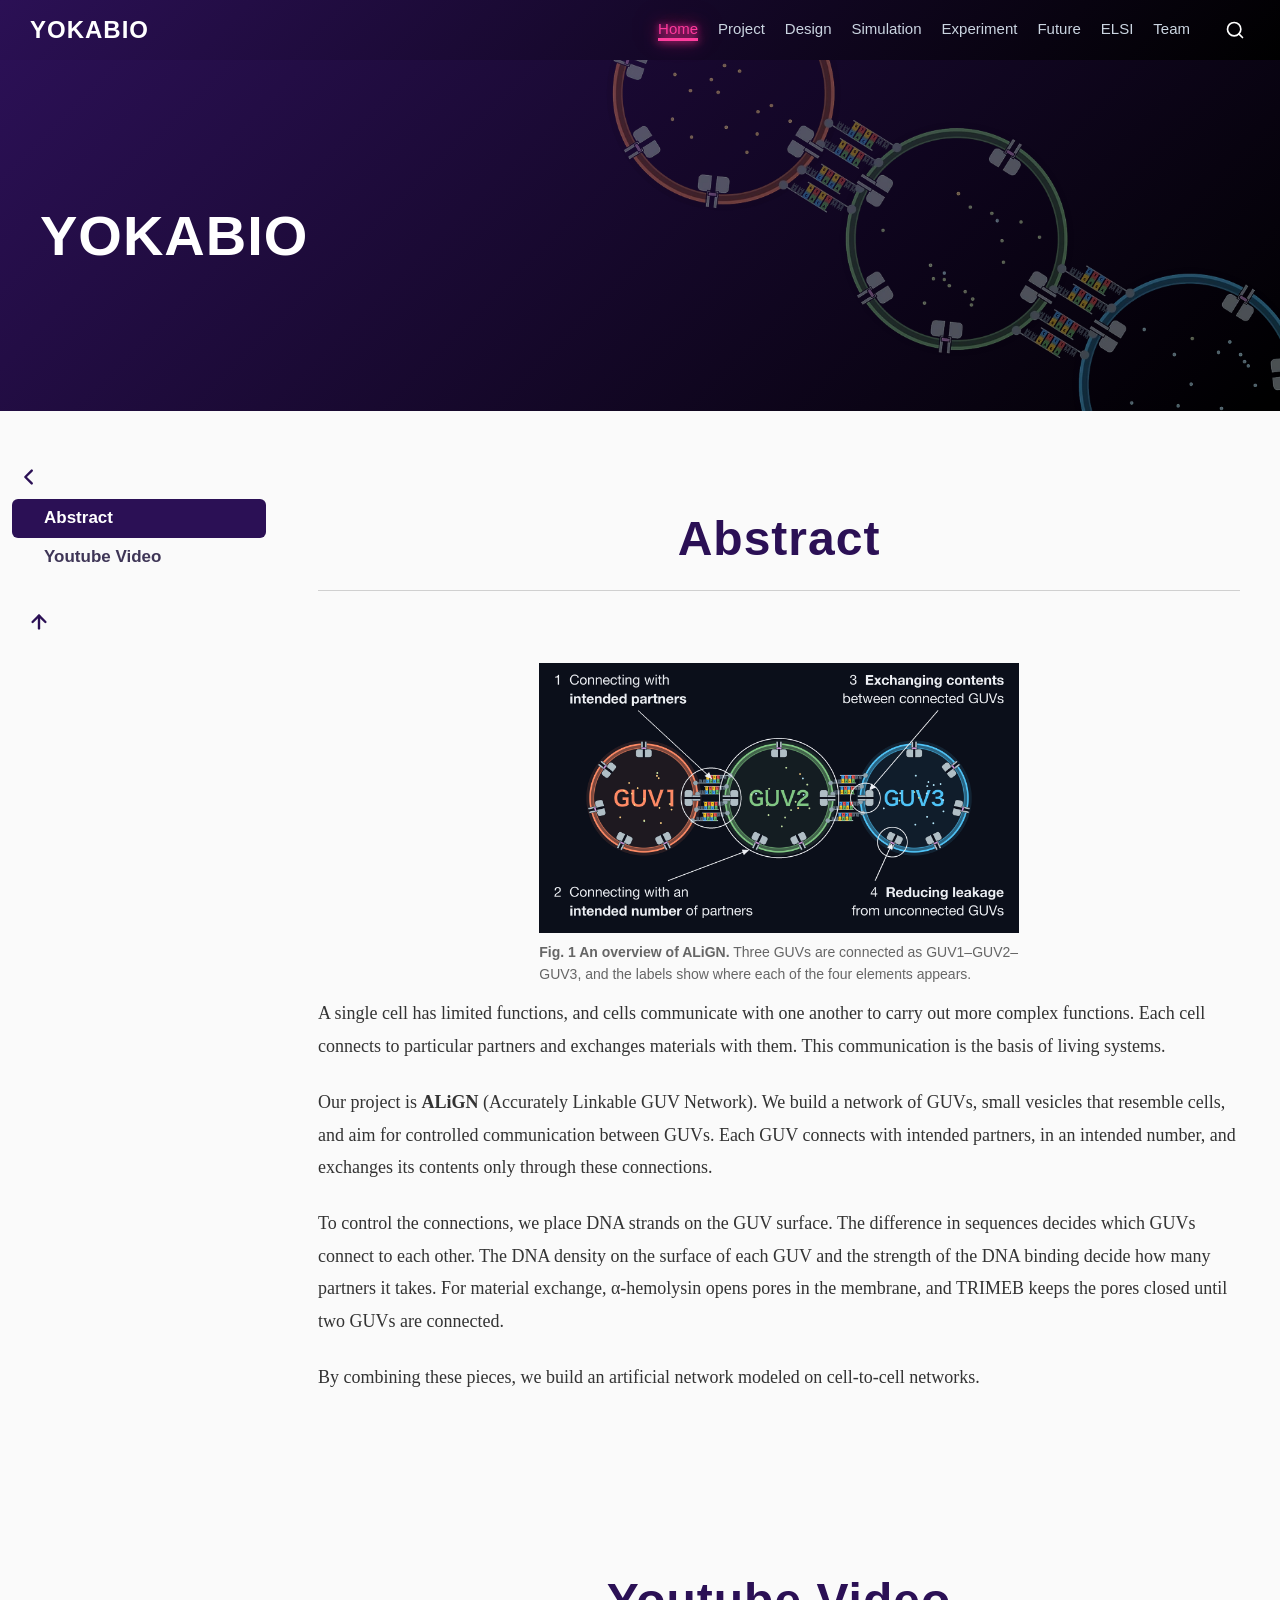
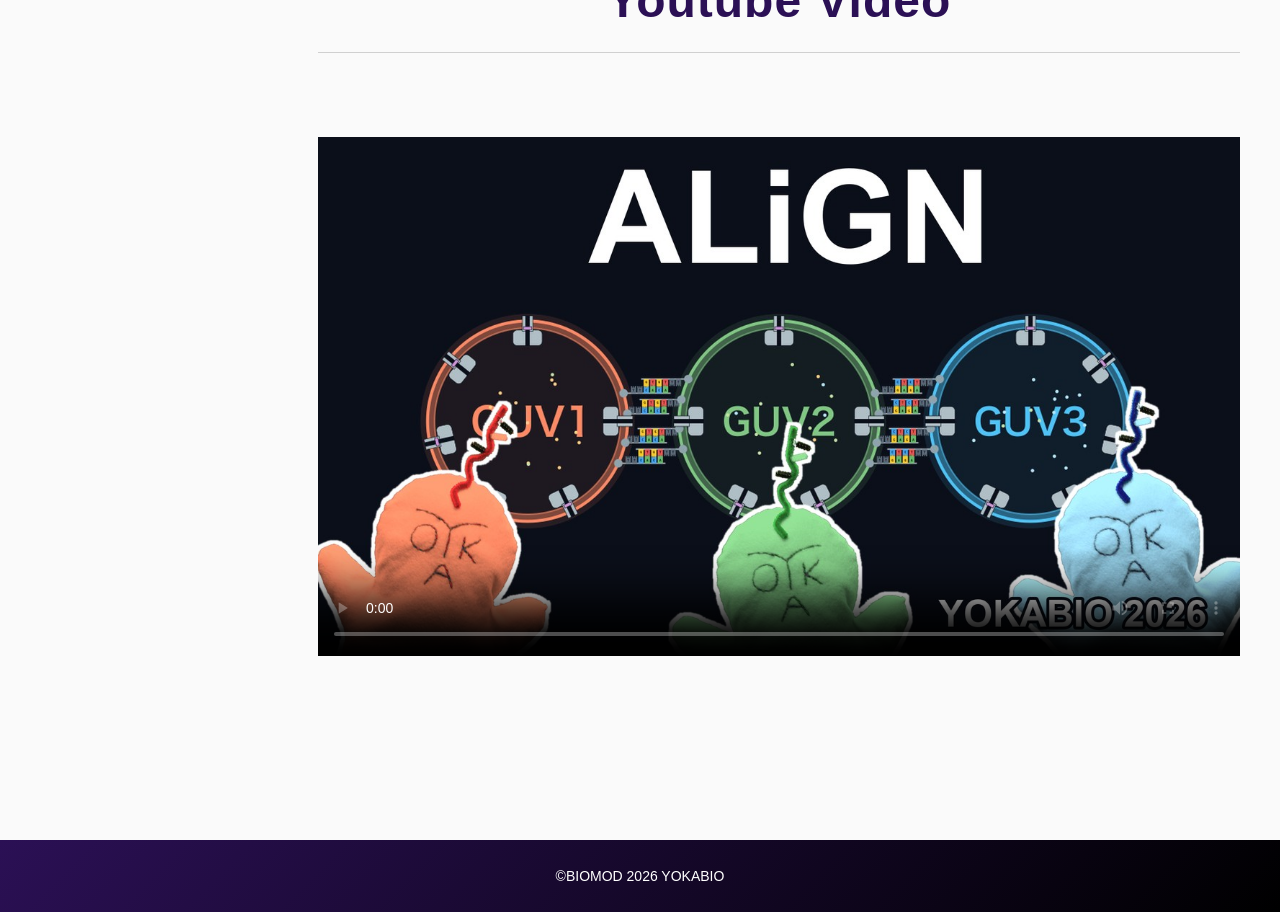
==== commit 92b393ff: "上の帯の絵を、仲間が入れた絵（赤・緑・青のGUV, -v3）に戻した（全ページ） Co-Authored-By: Claude Sonnet 5.5 <noreply@anthropic.com>" ====
--- a/index.html
+++ b/index.html
@@ -48,7 +48,7 @@
         <div class="page-hero-header page-hero-header--with-title page-hero-header--with-image">
             <h1>YOKABIO</h1>
             <!-- 帯の右側の飾りの絵（3つのGUVがつながった図）。位置・大きさは style.css の .page-hero-image -->
-            <img class="page-hero-image" src="images/home-hero-guv-network.webp" alt="" aria-hidden="true">
+            <img class="page-hero-image" src="images/home-hero-guv-network-v3.webp" alt="" aria-hidden="true">
         </div>
         <div class="content-section">
             <h2 class="section-title" id="abstract">Abstract</h2>
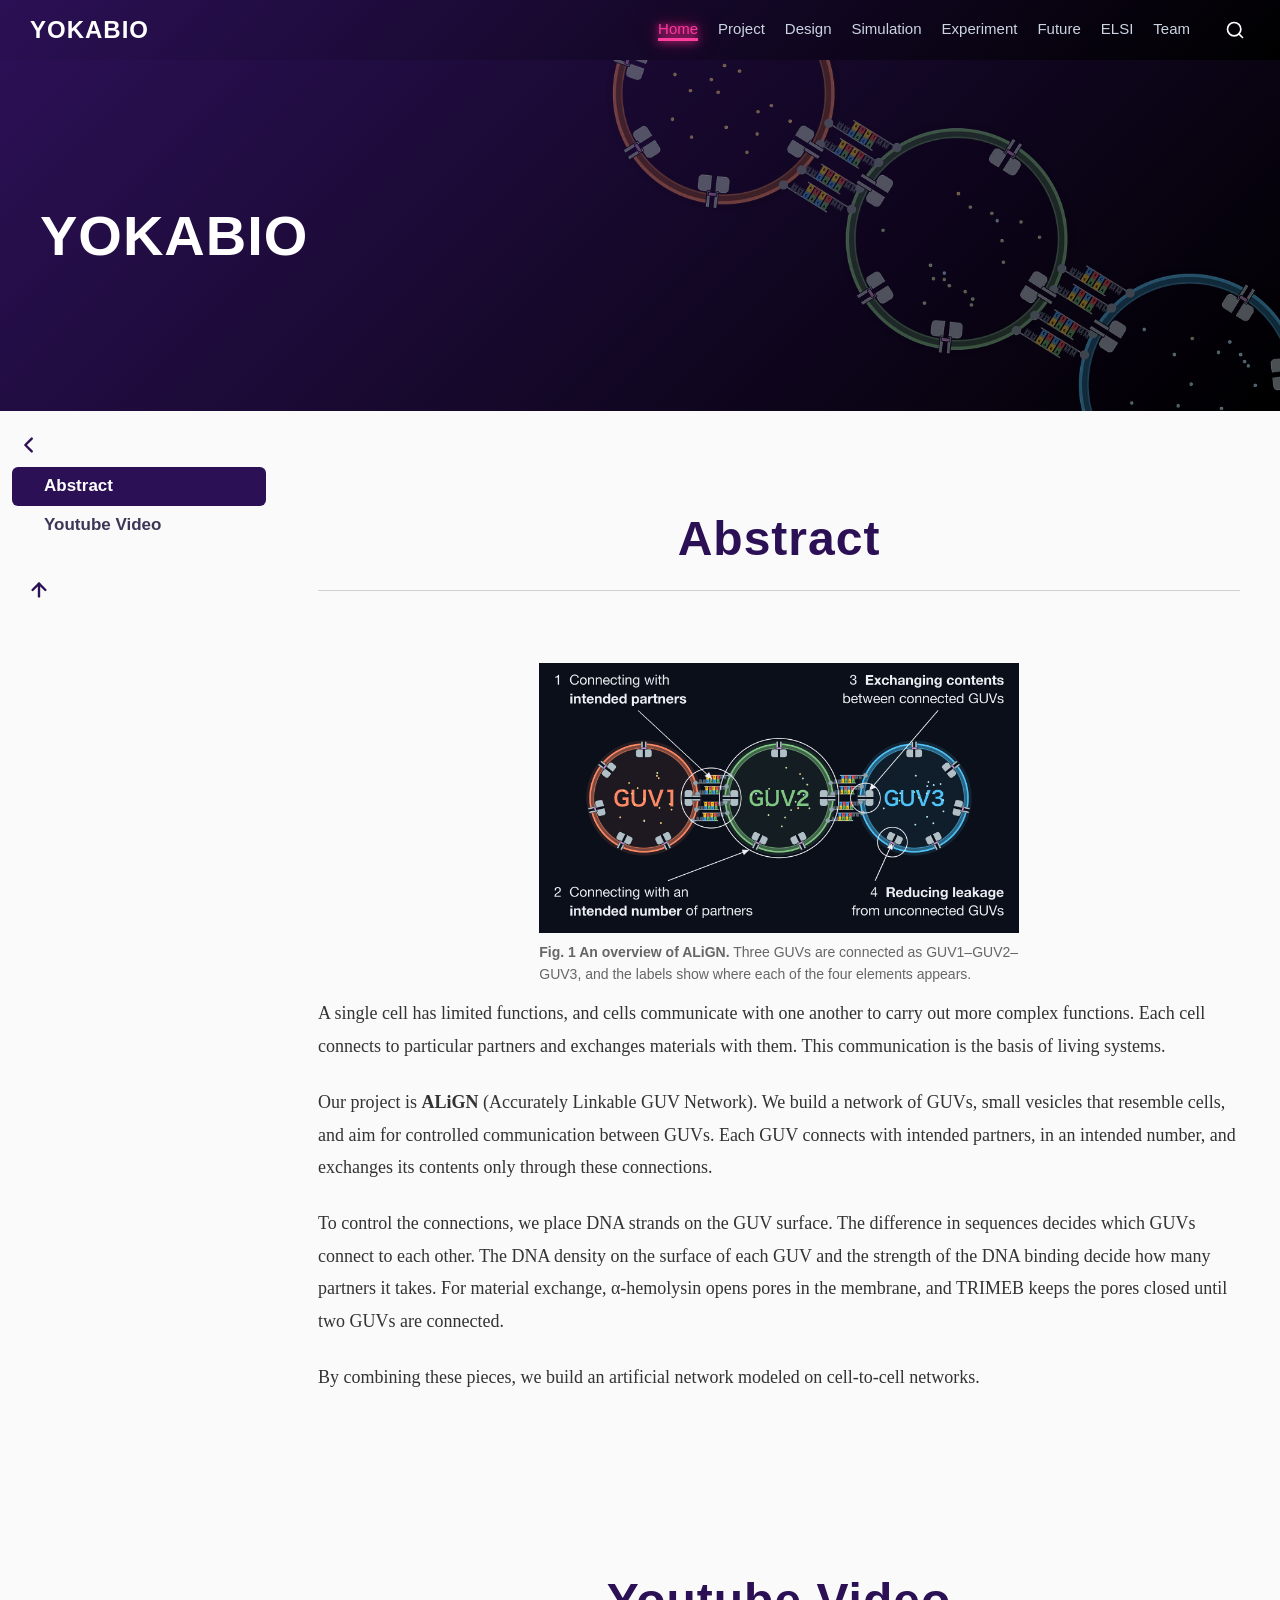
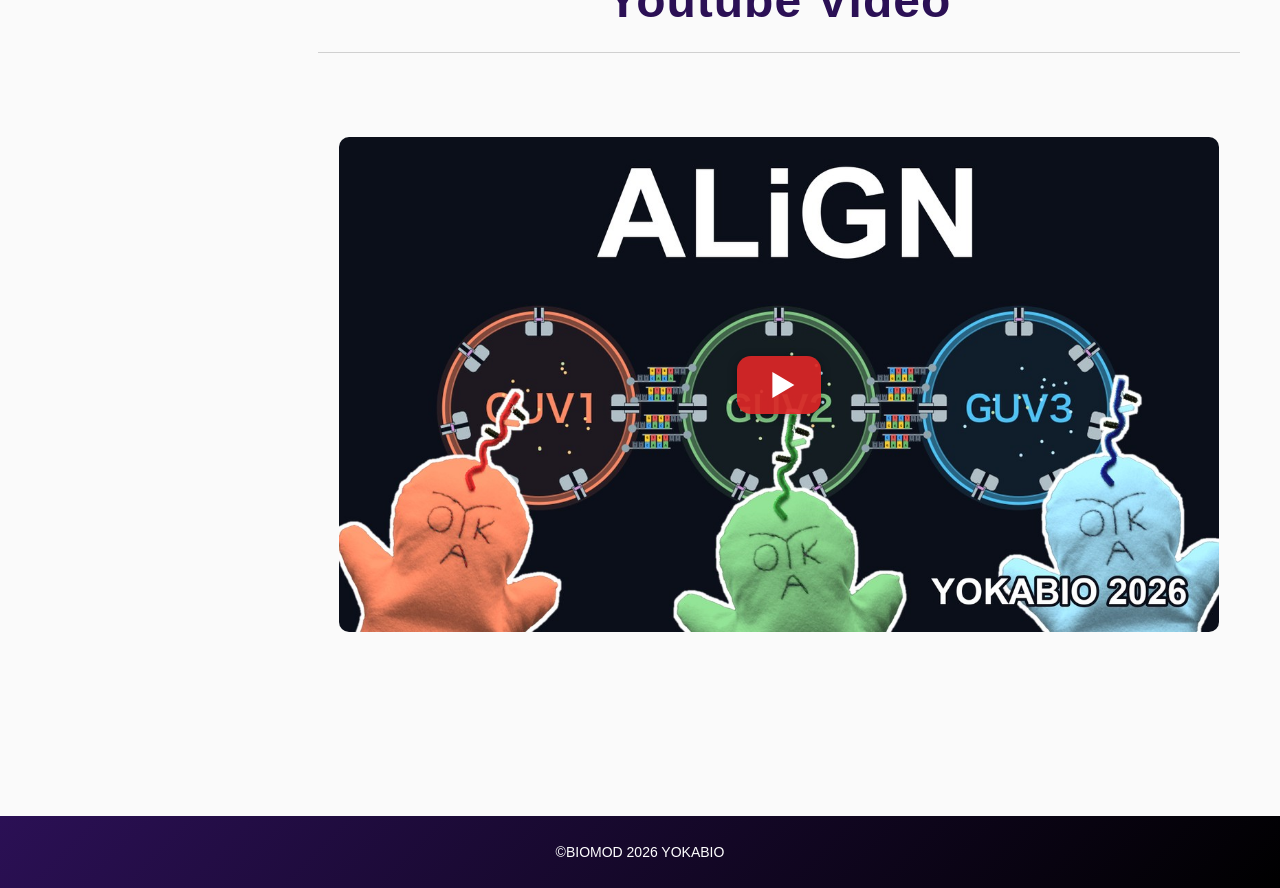
==== commit b983b661: "Home: YouTube video as a thumbnail link to YouTube; Project Background: 'Living things are made of c" ====
--- a/index.html
+++ b/index.html
@@ -81,7 +81,10 @@
             <h2 class="section-title">Youtube Video</h2>
             <div class="content-space">
                 <div class="section-text">
-                    <video src="videos/ALiGN_YOKABIO2026-v2.mp4" poster="images/home-youtube-thumbnail-v2.jpg" controls preload="metadata"></video>
+                    <a class="video-link" href="https://youtu.be/3qQBBBv2HNY" target="_blank" rel="noopener" aria-label="Watch the ALiGN video on YouTube (opens in a new tab)">
+                        <img src="images/home-youtube-thumbnail-v2.jpg" alt="Thumbnail of the ALiGN video. Click to watch it on YouTube.">
+                        <span class="video-play" aria-hidden="true"></span>
+                    </a>
                 </div>
             </div>
         </div>
--- a/style.css
+++ b/style.css
@@ -324,6 +324,48 @@
     vertical-align: baseline;
 }
 
+/* Project の Issue：左に 4 つの要素の一覧、右に「Satisfies 1〜4」の図を並べる（幅がせまい画面では縦に積む） */
+.section-text .issue-row {
+    display: flex;
+    align-items: center;
+    justify-content: center;
+    gap: 40px;
+    margin: 22px 0;
+}
+
+.section-text .issue-row .issue-row-lists {
+    flex: 0 0 auto;
+}
+
+.section-text .issue-row .issue-row-lists p.key-block {
+    margin: 14px 0;
+}
+
+.section-text .issue-row figure.issue-row-fig {
+    flex: 0 1 540px;
+    width: 540px;
+    margin: 0;
+}
+
+.section-text .issue-row figure.issue-row-fig img {
+    width: 100%;
+    height: auto;
+    display: block;
+}
+
+@media (max-width: 760px) {
+    .section-text .issue-row {
+        flex-direction: column;
+        align-items: stretch;
+        gap: 10px;
+    }
+
+    .section-text .issue-row figure.issue-row-fig {
+        width: 100%;
+        flex-basis: auto;
+    }
+}
+
 .section-text .key-box figure.fig-hero {
     margin: 14px auto 6px;
 }
@@ -378,6 +420,59 @@
     max-width: 100%;
     height: auto;
     margin: 24px auto;
+}
+
+/* YouTube の動画：サムネイルに再生ボタンを重ねた画像リンク（押すと YouTube が新しいタブで開く） */
+.section-text a.video-link {
+    position: relative;
+    display: block;
+    width: 100%;
+    max-width: 880px;
+    margin: 24px auto;
+    border-radius: 10px;
+    overflow: hidden;
+    line-height: 0;
+}
+
+.section-text a.video-link img {
+    width: 100%;
+    margin: 0;
+    transition: filter 0.2s;
+}
+
+.section-text a.video-link .video-play {
+    position: absolute;
+    top: 50%;
+    left: 50%;
+    width: 84px;
+    height: 58px;
+    transform: translate(-50%, -50%);
+    border-radius: 14px;
+    background: rgba(220, 38, 38, 0.92);
+    box-shadow: 0 2px 10px rgba(0, 0, 0, 0.35);
+    transition: background 0.2s, transform 0.2s;
+}
+
+.section-text a.video-link .video-play::after {
+    content: "";
+    position: absolute;
+    top: 50%;
+    left: 50%;
+    transform: translate(-30%, -50%);
+    border-style: solid;
+    border-width: 13px 0 13px 22px;
+    border-color: transparent transparent transparent #fff;
+}
+
+.section-text a.video-link:hover img,
+.section-text a.video-link:focus-visible img {
+    filter: brightness(0.9);
+}
+
+.section-text a.video-link:hover .video-play,
+.section-text a.video-link:focus-visible .video-play {
+    background: #dc2626;
+    transform: translate(-50%, -50%) scale(1.06);
 }
 
 /* 画像・動画を横に並べる：中の画像・動画が、同じ幅で等分に並ぶ（2枚でも3枚でもよい） */
--- a/toc.css
+++ b/toc.css
@@ -10,6 +10,11 @@
 .content h2[id],
 .content h3[id] {
     scroll-margin-top: 90px;
+}
+
+/* Experimental Details のように、ボックス（section）自体に id があるページ：飛んだとき、ボックスの上の線が、メニューバーの下に来る（見出しが、隠れない） */
+.content .content-section.exp-box[id] {
+    scroll-margin-top: 60px;
 }
 
 /* ---- 目次から飛んだ先の見出し：背景が、黄色っぽく光って、消える ----
@@ -65,8 +70,8 @@
 /* スクロールしても、目次は左についてくる */
 .toc-side {
     position: sticky;
-    top: 84px;
-    max-height: calc(100vh - 104px);
+    top: 62px;                           /* スクロールしたとき、上のメニューバー（高さ60px）の、すぐ下に目次が止まる。数字を大きくすると、すき間が広がる */
+    max-height: calc(100vh - 82px);      /* top の数字より、20px大きい値を引く（下に、少し余白を残す） */
     overflow-y: auto;
     padding: 6px 4px 20px 0;
     scrollbar-width: thin;
@@ -477,6 +482,7 @@
     .toc-side {
         width: 261px;
         margin-left: -31px;      /* 28px寄せる＋「‹」の枠が切れないための3px。中身は、padding-left の3pxで、元の位置に戻す */
+        margin-top: -32px;       /* 上の帯と目次のあいだの空白（帯の下の余白40px）をつめる。数字を大きく（-40pxなど）すると、もっとくっつく。本文の位置は、変わらない */
         padding-left: 3px;
         box-sizing: border-box;
         transition: transform 0.3s ease, opacity 0.25s ease;
@@ -584,6 +590,10 @@
     .content h3[id] {
         scroll-margin-top: 120px;   /* スマホは、メニューバーが2段になって、高いため */
     }
+
+    .content .content-section.exp-box[id] {
+        scroll-margin-top: 90px;
+    }
 }
 
 @media (prefers-reduced-motion: reduce) {
@@ -607,3 +617,37 @@
         transition: none;
     }
 }
+
+/* 目次の一番下の紫のボタン（<main> の data-toc-link-href で出す。toc.js）。「↑」の右となりに並ぶ。目次の中身なので、目次といっしょに動く */
+.toc-bottom-row {
+    display: flex;
+    flex-wrap: wrap;
+    align-items: center;
+    gap: 8px;
+    margin: 22px 0 0 4px;
+}
+
+.toc-bottom-row .toc-top {
+    margin: 0;
+    flex: none;
+}
+
+.toc-side a.toc-action {
+    display: inline-block;
+    padding: 9px 14px;
+    border-radius: 999px;
+    background: #2b1055;
+    color: #ffffff;
+    font-family: 'Helvetica Neue', Arial, sans-serif;
+    font-size: 13px;
+    font-weight: 700;
+    text-decoration: none;
+    white-space: nowrap;
+    box-shadow: 0 4px 12px rgba(43, 16, 85, 0.3);
+}
+
+.toc-side a.toc-action:hover,
+.toc-side a.toc-action:focus-visible {
+    background: #4a2a85;
+    color: #ffffff;
+}
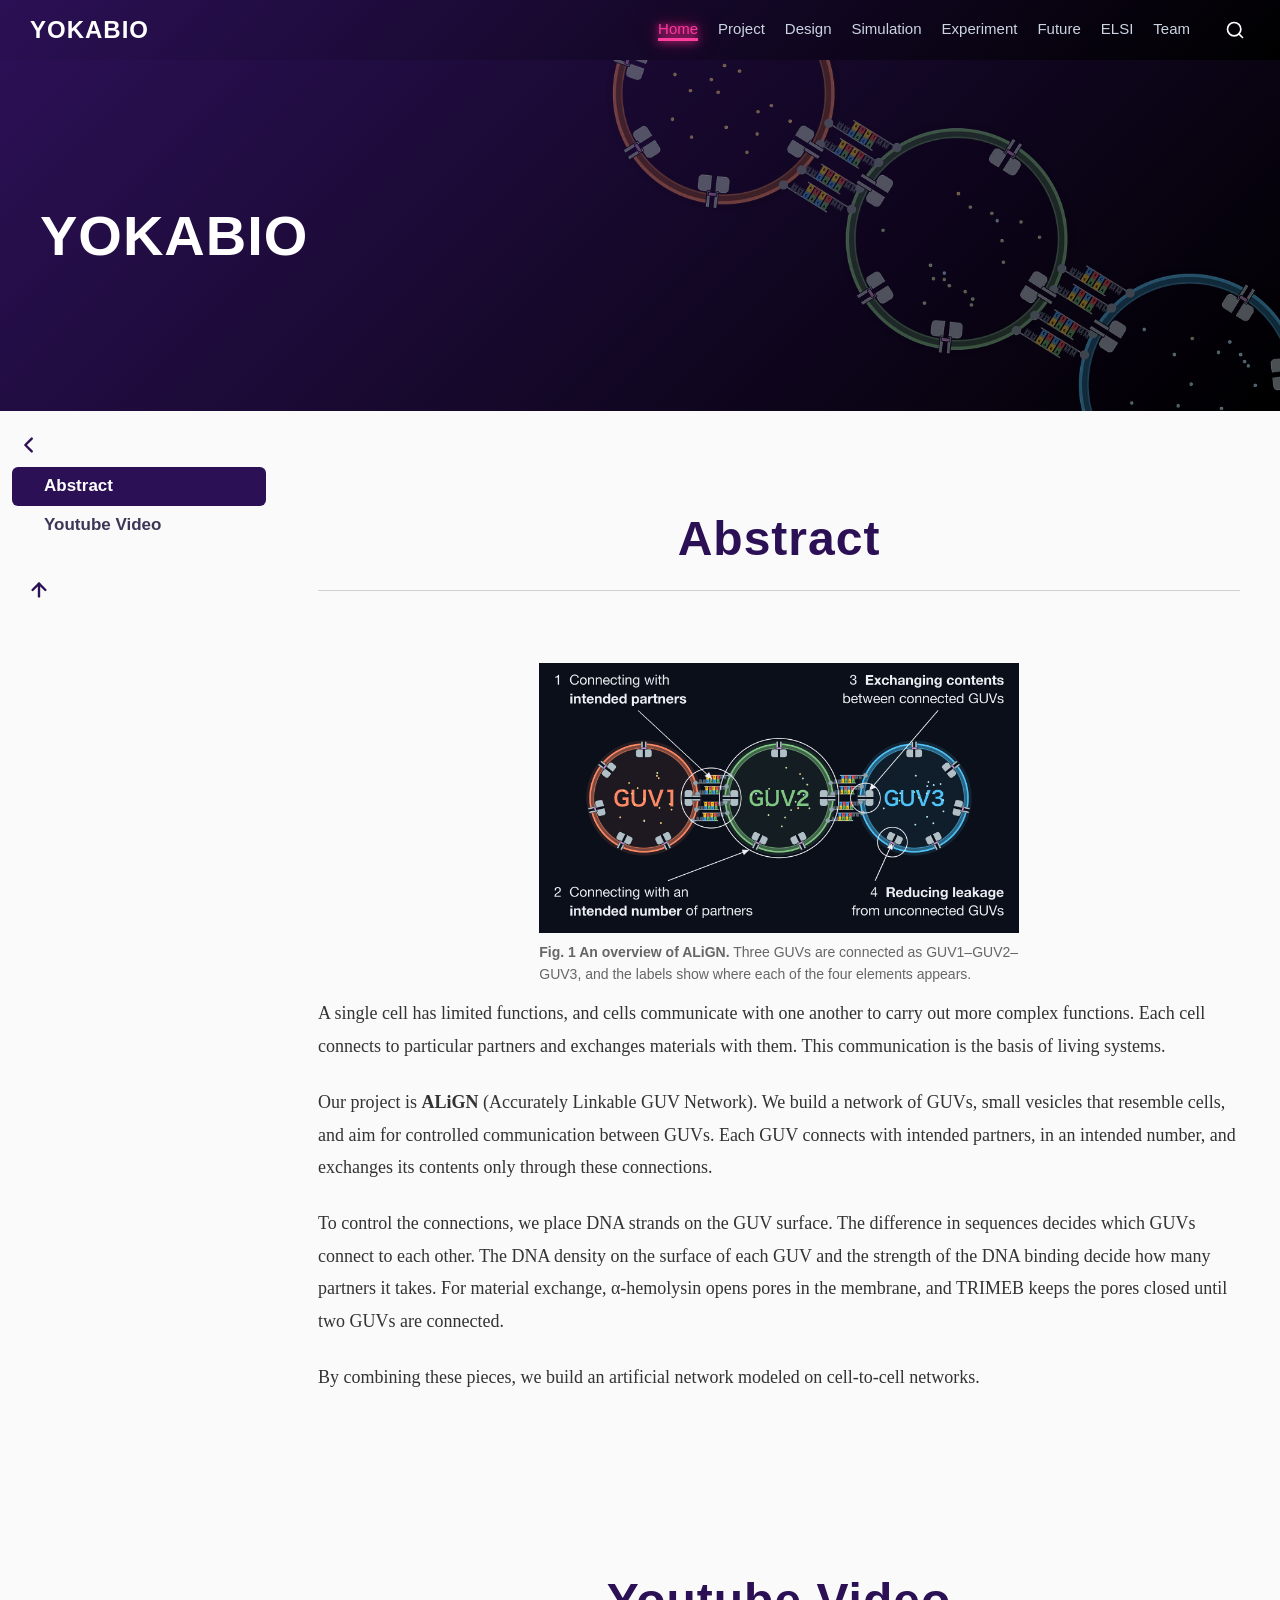
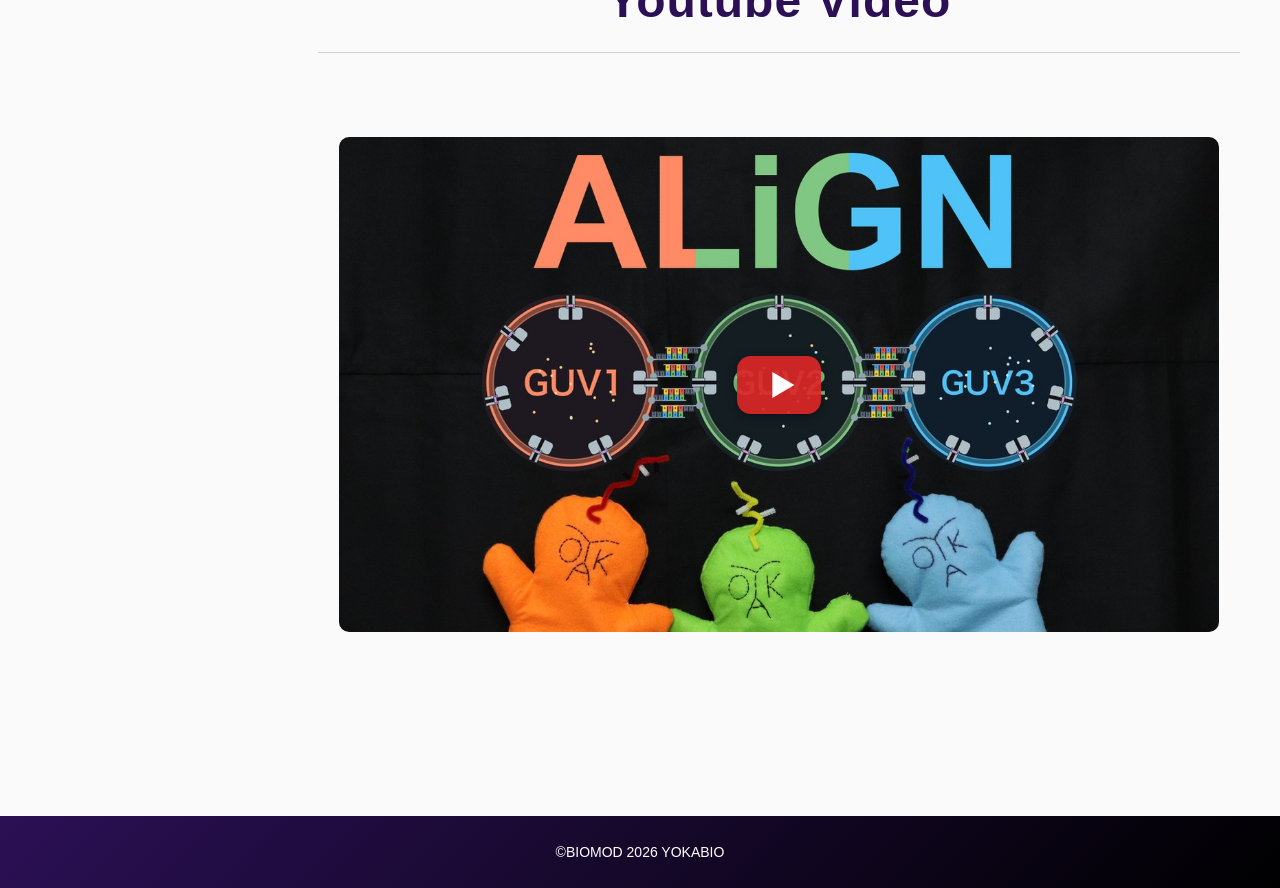
==== commit 71dfd3c2: "Home: new YouTube thumbnail (photo version) Co-Authored-By: Claude Sonnet 5.5 <noreply@anthropic.com" ====
--- a/index.html
+++ b/index.html
@@ -82,7 +82,7 @@
             <div class="content-space">
                 <div class="section-text">
                     <a class="video-link" href="https://youtu.be/3qQBBBv2HNY" target="_blank" rel="noopener" aria-label="Watch the ALiGN video on YouTube (opens in a new tab)">
-                        <img src="images/home-youtube-thumbnail-v2.jpg" alt="Thumbnail of the ALiGN video. Click to watch it on YouTube.">
+                        <img src="images/home-youtube-thumbnail-v3.jpg" alt="Thumbnail of the ALiGN video. Click to watch it on YouTube.">
                         <span class="video-play" aria-hidden="true"></span>
                     </a>
                 </div>
--- a/style.css
+++ b/style.css
@@ -890,11 +890,25 @@
 
 /* Teamページ：使い方の一言と、写真を元の並びに戻すボタン */
 .team-hint {
-    margin: 0;
-    color: #777777;
-    font-size: 14px;
+    width: fit-content;      /* 文字の幅に合わせた、灰色の四角にする（中央に置く） */
+    max-width: 100%;
+    box-sizing: border-box;
+    margin: 0 auto 28px;     /* 下：写真の列との間のあき */
+    padding: 7px 16px;       /* 四角の内側のあき（上下・左右） */
+    border-radius: 6px;      /* 四角の角の丸さ（小さいほど、角ばる） */
+    background: #ececec;     /* 四角の色：うすい灰色（濃くするときは #d8d8d8 など） */
+    color: #666666;
+    font-family: "Baloo 2", "Nunito", "Arial Rounded MT Bold", "Hiragino Maru Gothic ProN", "Yu Gothic UI", "Meiryo", sans-serif;   /* 「ALiGN」の文字と、同じフォント */
+    font-size: 19px;
+    font-weight: 700;
+    letter-spacing: 0.02em;
     text-align: center;
 }
+
+/* 文を、3つに分けて、「ALiGN」の文字と、同じ3色（オレンジ・緑・青。ALiGN の .align-badge-layer の color と同じ値）で、色分けする */
+.team-hint .hint-orange { color: #ff8a5b; }
+.team-hint .hint-green  { color: #77c46e; }
+.team-hint .hint-blue   { color: #45b7f5; }
 
 .reset-layout-btn {
     position: fixed;
@@ -918,16 +932,18 @@
     transition: transform 0.2s ease;
 }
 
-/* マスコットにカーソルを重ねたときの、雲型のふきだし「Tap to reset」（写真を元の位置に戻して、DNAを外す、という意味）（見た目だけ。クリックの動きは変えない）。
-   ふきだしはマスコットの左上。しっぽの先が、マスコットの顔の方を向く。クリックや重なりの判定には、加わらない */
+/* マスコットの、雲型のふきだし「Tap to reset」（写真を元の位置に戻して、DNAを外す、という意味）（見た目だけ。クリックの動きは変えない）。
+   いつも出している。ふきだしはマスコットの左上。しっぽの先が、マスコットの顔の方を向く。クリックや重なりの判定には、加わらない。
+   大きさ：width と height（比は 148:66 のまま。大きくするときは、両方を同じ割合で）と、文字の大きさ（.reset-bubble-text の font-size）。
+   位置：right・bottom（しっぽの先を、マスコットの顔に合わせる。小さくしたときは、同じ割合で小さくする） */
 .reset-bubble {
     position: absolute;
-    right: calc(100% - 12px);
-    bottom: calc(100% - 26px);
-    width: 148px;
-    height: 66px;
-    opacity: 0;
-    transform: scale(0.9);
+    right: calc(100% - 10px);
+    bottom: calc(100% - 22px);
+    width: 124px;
+    height: 55px;
+    opacity: 1;
+    transform: scale(1);
     transform-origin: 94% 92%;   /* しっぽの先を中心に、ふくらむ */
     transition: opacity 0.2s ease, transform 0.2s ease;
     pointer-events: none;
@@ -960,7 +976,7 @@
     align-items: center;
     justify-content: center;
     font-family: "Baloo 2", "Nunito", "Arial Rounded MT Bold", "Hiragino Maru Gothic ProN", "Yu Gothic UI", "Meiryo", sans-serif;
-    font-size: 15.5px;
+    font-size: 15px;   /* 「Pull the DNA!」も、ふきだしの中に、収まる大きさの上限（これ以上は、はみ出す）。ふきだしの幅（124px）に合わせた値 */
     font-weight: 700;
     line-height: 1;
     letter-spacing: 0.01em;
@@ -991,9 +1007,9 @@
 
 /* 現れるとき：少しだけ大きくなってから、ぷるんと落ち着く（控えめ） */
 @keyframes bubble-pop {
-    0%   { opacity: 0; transform: scale(0.88) translateY(4px); }
-    60%  { opacity: 1; transform: scale(1.05) translateY(0); }
-    100% { opacity: 1; transform: scale(1) translateY(0); }
+    0%   { transform: scale(0.88) translateY(4px); }
+    60%  { transform: scale(1.05) translateY(0); }
+    100% { transform: scale(1) translateY(0); }
 }
 
 @media (prefers-reduced-motion: reduce) {
@@ -1013,6 +1029,18 @@
         width: 68px;
         right: 12px;
         bottom: 12px;
+    }
+
+    /* スマホ：マスコットが小さいので、ふきだしも、さらに小さく */
+    .reset-bubble {
+        right: calc(100% - 8px);
+        bottom: calc(100% - 18px);
+        width: 100px;
+        height: 45px;
+    }
+
+    .reset-bubble-text {
+        font-size: 11.5px;
     }
 }
 
--- a/toc.css
+++ b/toc.css
@@ -10,6 +10,14 @@
 .content h2[id],
 .content h3[id] {
     scroll-margin-top: 90px;
+}
+
+/* 参考文献：本文の [1] などから文献一覧へ飛ぶとき、文献一覧の「↩ Back to the text」から本文へ戻るとき、
+   飛んだ先（引用の位置と、文献）が、上のメニューバーの下に隠れないようにする。
+   メニューバーの実際の高さ（画面の幅で、1段にも2段にもなる）に、80px の間を足した値。本文へ戻る先は、その文献が最初に出てくる引用の位置。Simulation には、かけない（toc.js が、ref-margin というクラスを付けたページだけ） */
+html.ref-margin [id^="cite-"],
+html.ref-margin [id^="ref-"] {
+    scroll-margin-top: calc(var(--navbar-h, 100px) + 80px);   /* --navbar-h は toc.js が、メニューバーの実際の高さに合わせて入れる */
 }
 
 /* Experimental Details のように、ボックス（section）自体に id があるページ：飛んだとき、ボックスの上の線が、メニューバーの下に来る（見出しが、隠れない） */
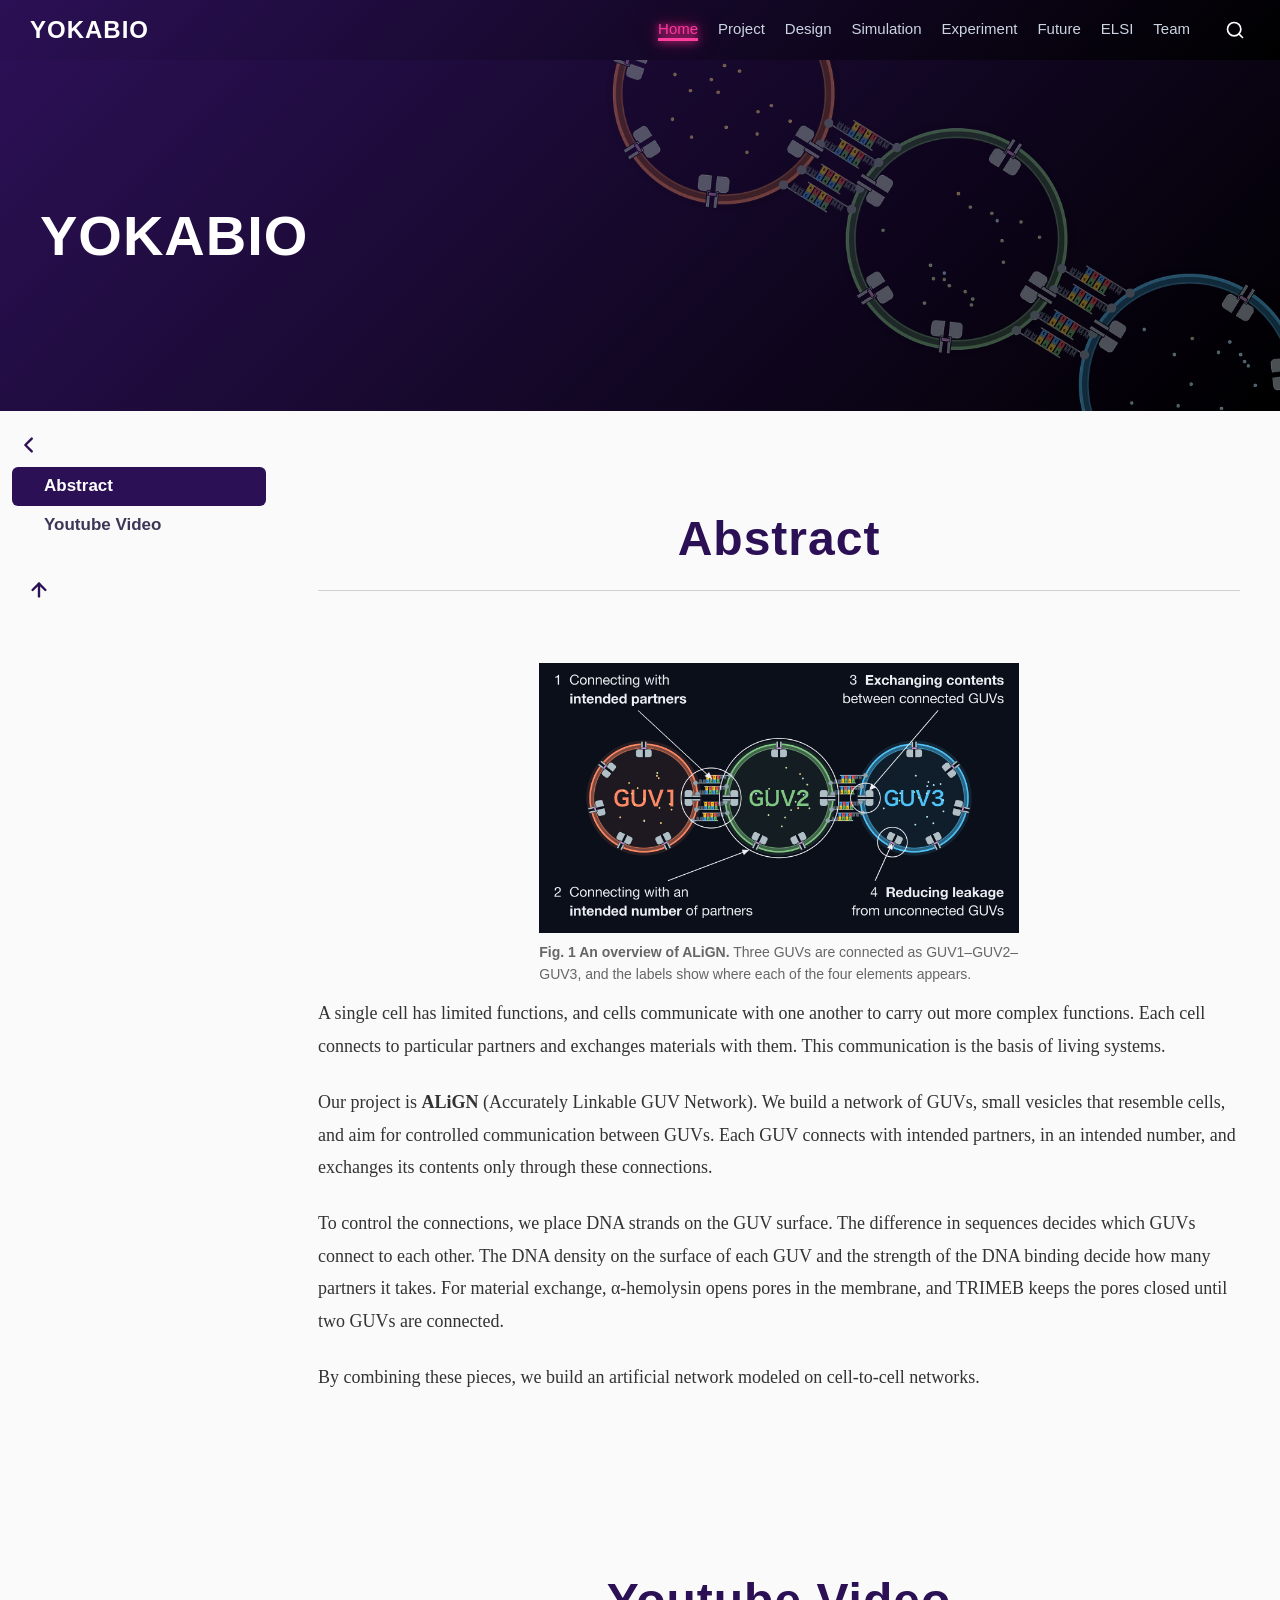
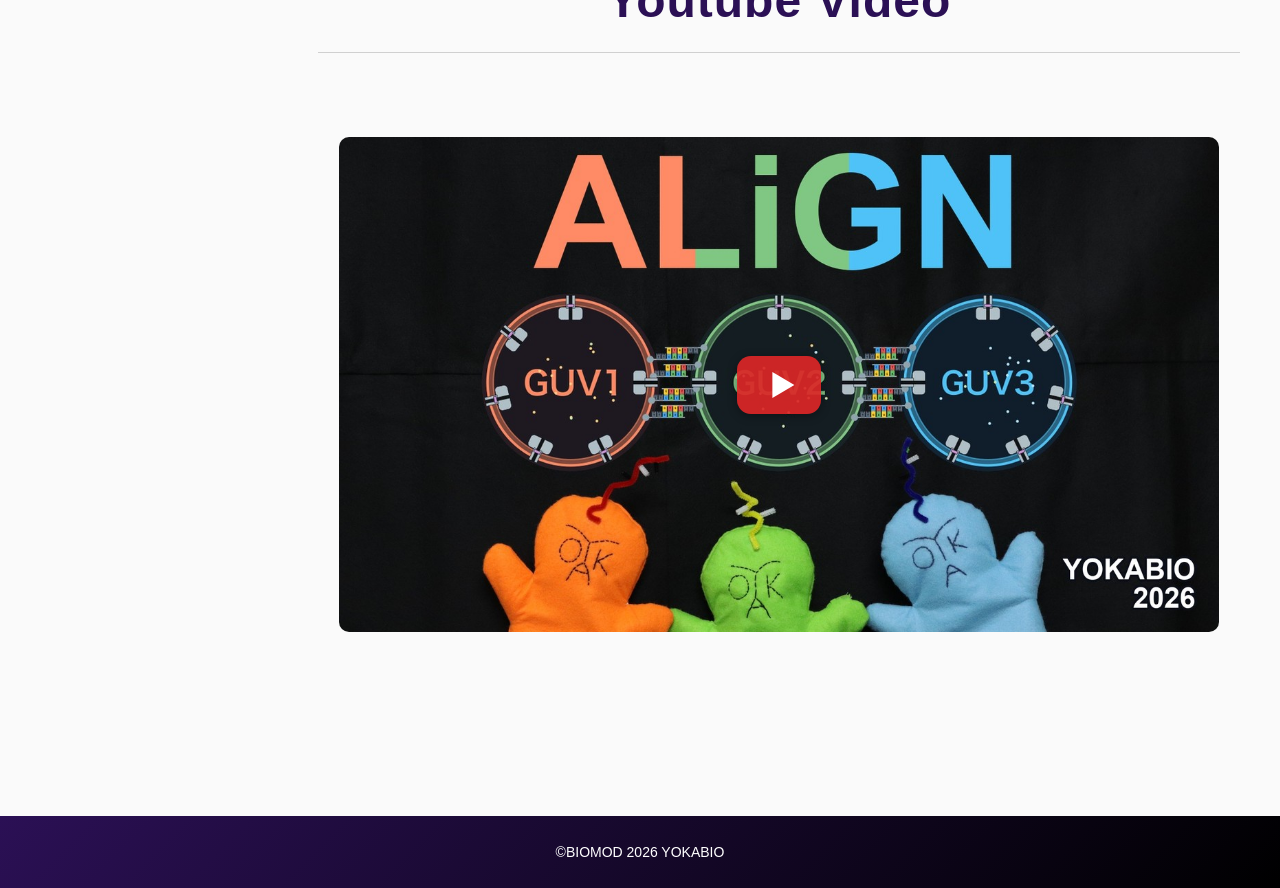
==== commit 56787642: "Home: YouTube thumbnail with 'YOKABIO 2026' (two lines, bottom right) Co-Authored-By: Claude Sonnet " ====
--- a/index.html
+++ b/index.html
@@ -82,7 +82,7 @@
             <div class="content-space">
                 <div class="section-text">
                     <a class="video-link" href="https://youtu.be/3qQBBBv2HNY" target="_blank" rel="noopener" aria-label="Watch the ALiGN video on YouTube (opens in a new tab)">
-                        <img src="images/home-youtube-thumbnail-v3.jpg" alt="Thumbnail of the ALiGN video. Click to watch it on YouTube.">
+                        <img src="images/home-youtube-thumbnail-v4.jpg" alt="Thumbnail of the ALiGN video. Click to watch it on YouTube.">
                         <span class="video-play" aria-hidden="true"></span>
                     </a>
                 </div>
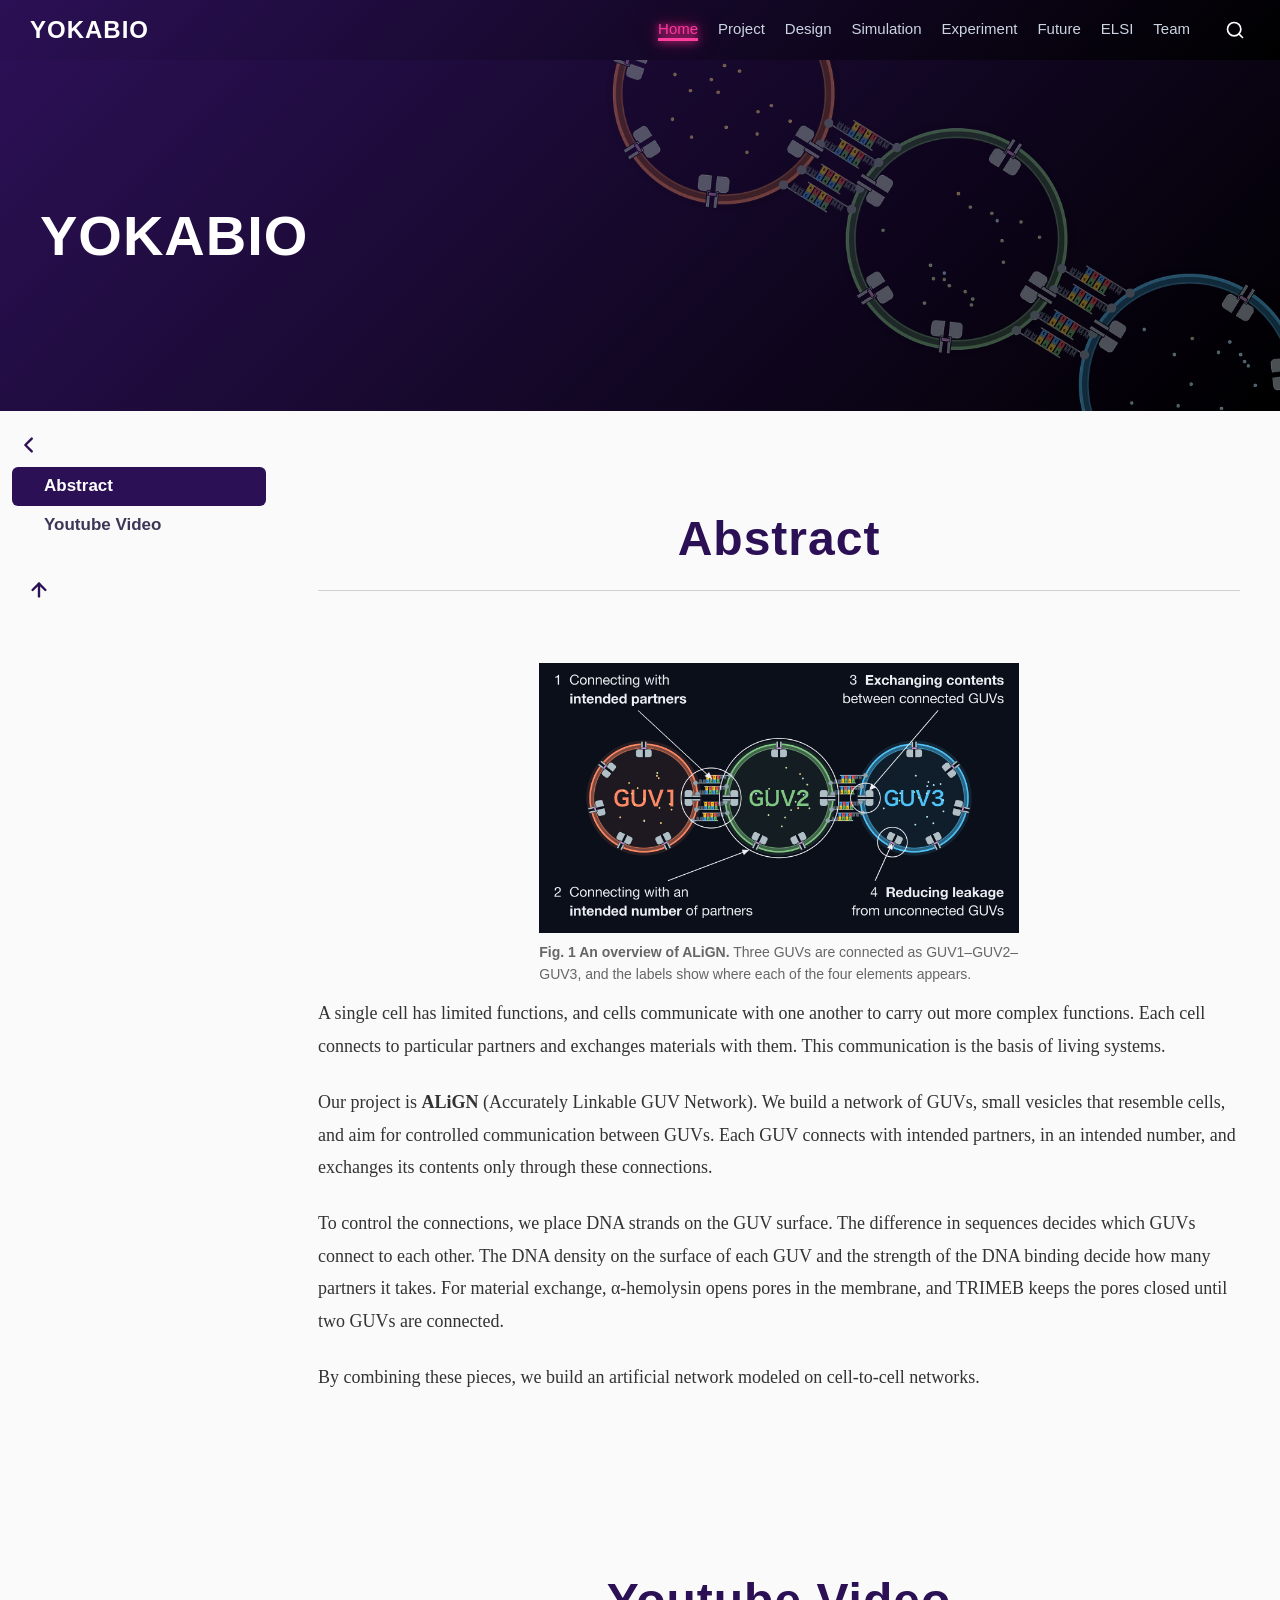
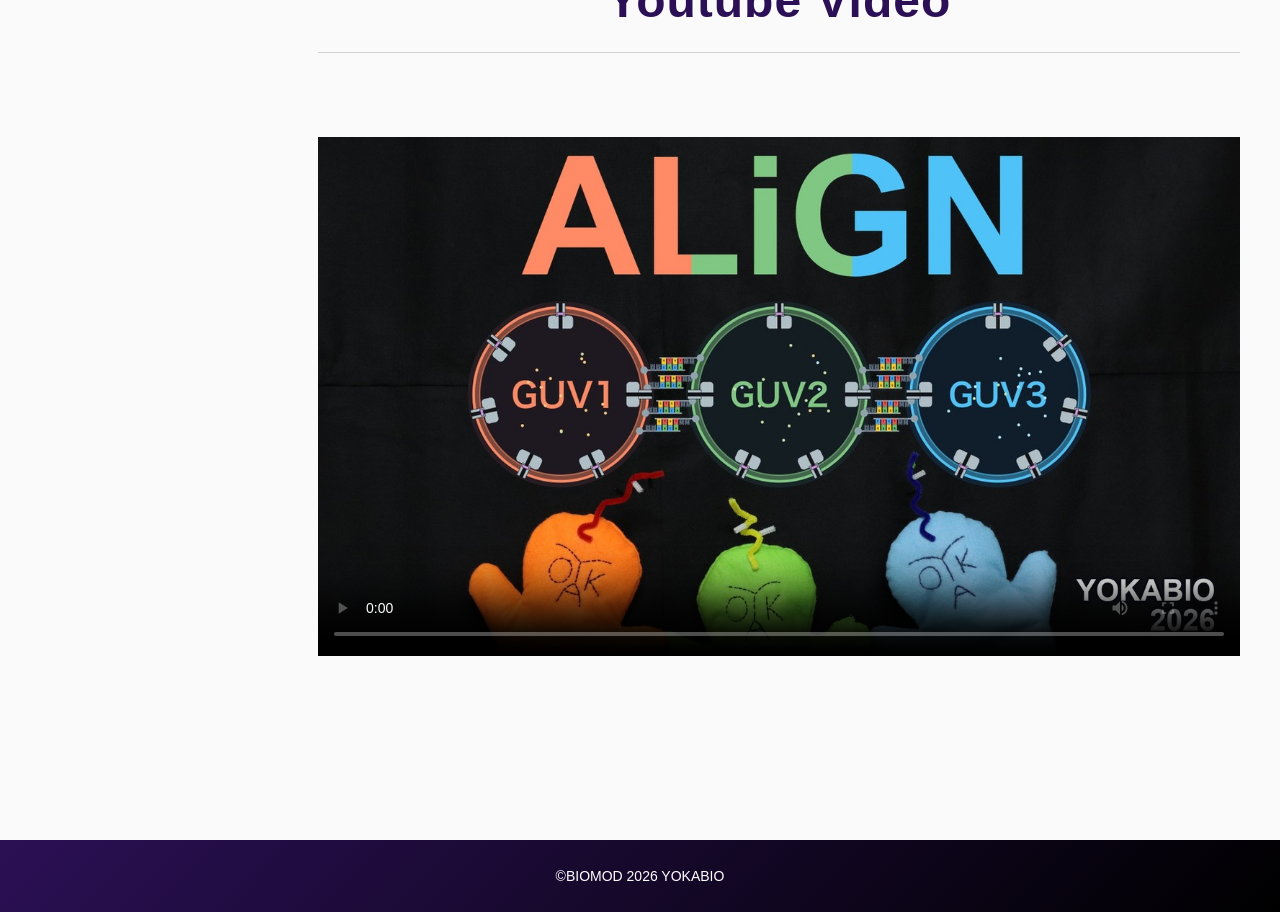
==== commit d1d62437: "Home: play the video on the page (720p web version, 2:55) with the thumbnail as poster Co-Authored-B" ====
--- a/index.html
+++ b/index.html
@@ -81,10 +81,7 @@
             <h2 class="section-title">Youtube Video</h2>
             <div class="content-space">
                 <div class="section-text">
-                    <a class="video-link" href="https://youtu.be/3qQBBBv2HNY" target="_blank" rel="noopener" aria-label="Watch the ALiGN video on YouTube (opens in a new tab)">
-                        <img src="images/home-youtube-thumbnail-v4.jpg" alt="Thumbnail of the ALiGN video. Click to watch it on YouTube.">
-                        <span class="video-play" aria-hidden="true"></span>
-                    </a>
+                    <video src="videos/ALiGN_YOKABIO2026-web.mp4" poster="images/home-youtube-thumbnail-v4.jpg" controls preload="metadata" playsinline></video>
                 </div>
             </div>
         </div>
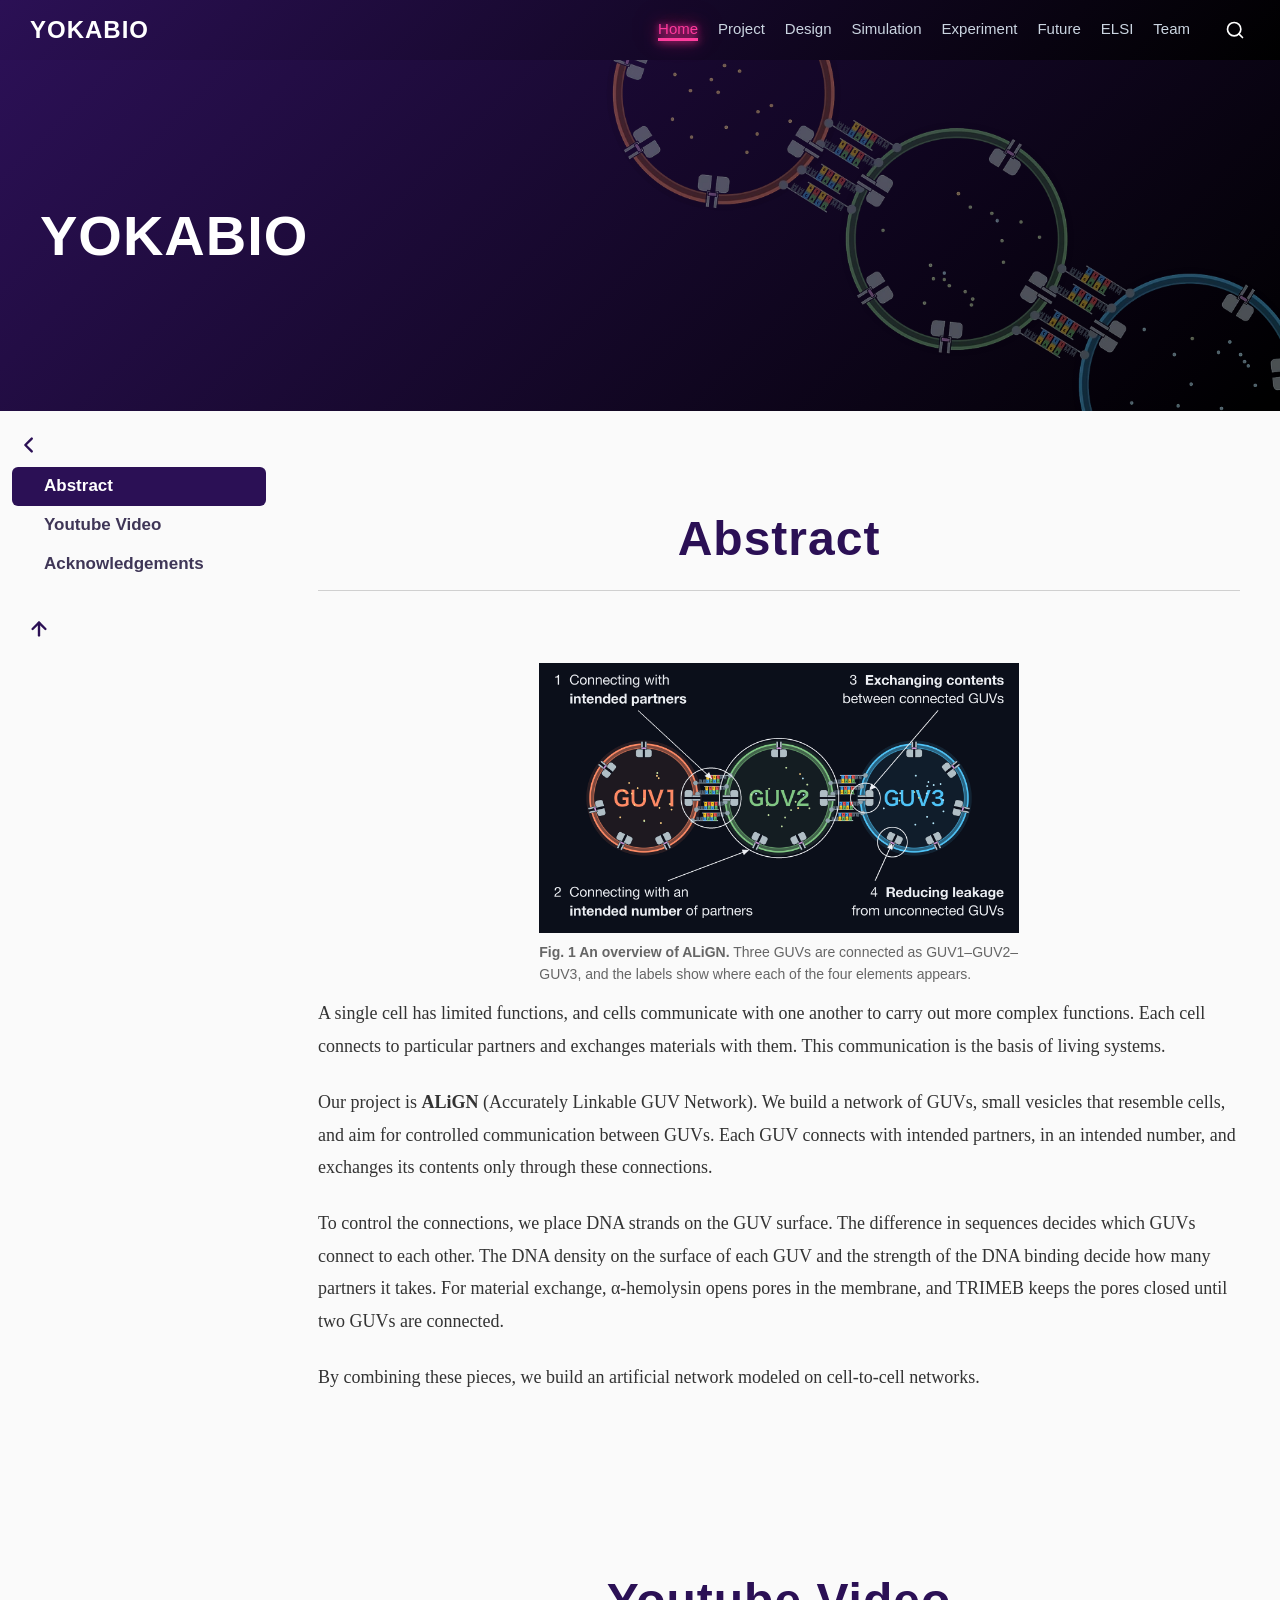
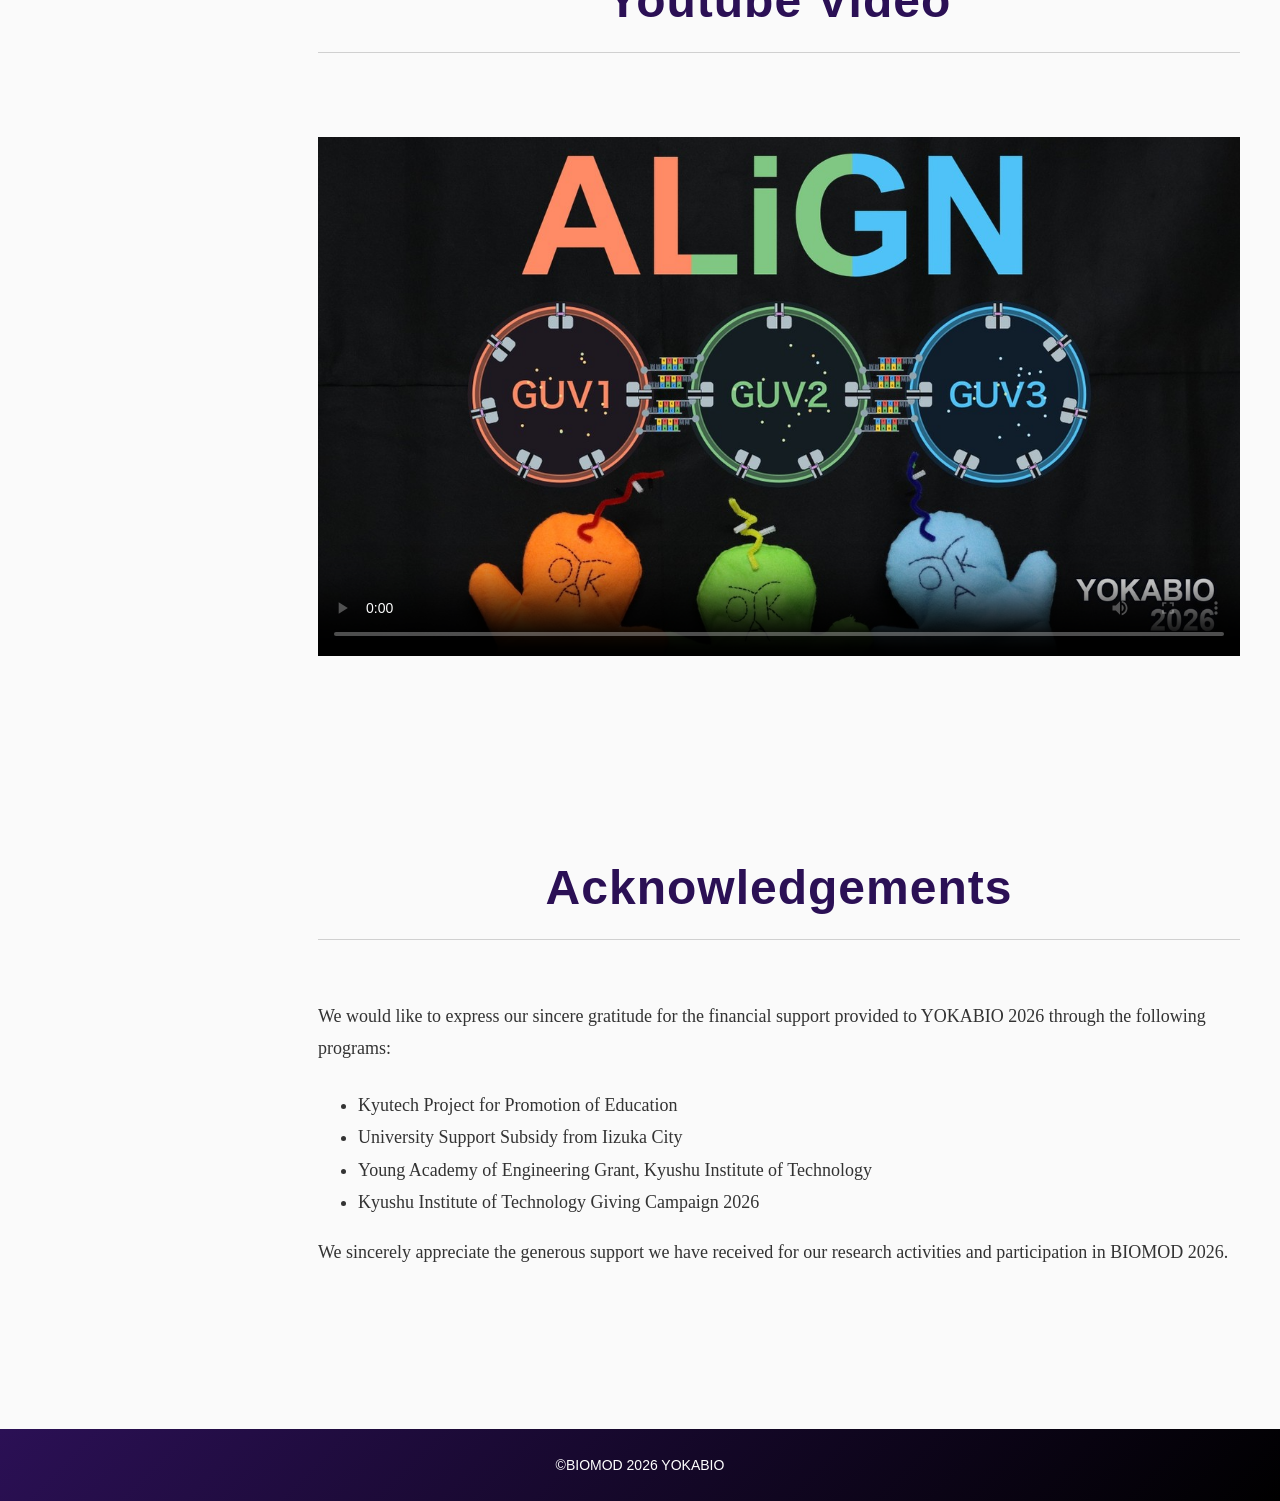
==== commit f8d6fbfa: "Home: 一番下に Acknowledgements を追加（支援プログラムの謝辞） Co-Authored-By: Claude Sonnet 5.5 <noreply@anthropic.com" ====
--- a/index.html
+++ b/index.html
@@ -85,6 +85,25 @@
                 </div>
             </div>
         </div>
+        <div class="content-section">
+            <h2 class="section-title" id="acknowledgements">Acknowledgements</h2>
+            <div class="content-space">
+                <div class="section-text">
+                    <p>
+                        We would like to express our sincere gratitude for the financial support provided to YOKABIO 2026 through the following programs:
+                    </p>
+                    <ul>
+                        <li>Kyutech Project for Promotion of Education</li>
+                        <li>University Support Subsidy from Iizuka City</li>
+                        <li>Young Academy of Engineering Grant, Kyushu Institute of Technology</li>
+                        <li>Kyushu Institute of Technology Giving Campaign 2026</li>
+                    </ul>
+                    <p>
+                        We sincerely appreciate the generous support we have received for our research activities and participation in BIOMOD 2026.
+                    </p>
+                </div>
+            </div>
+        </div>
     </main>
 
     <footer class="site-footer">
